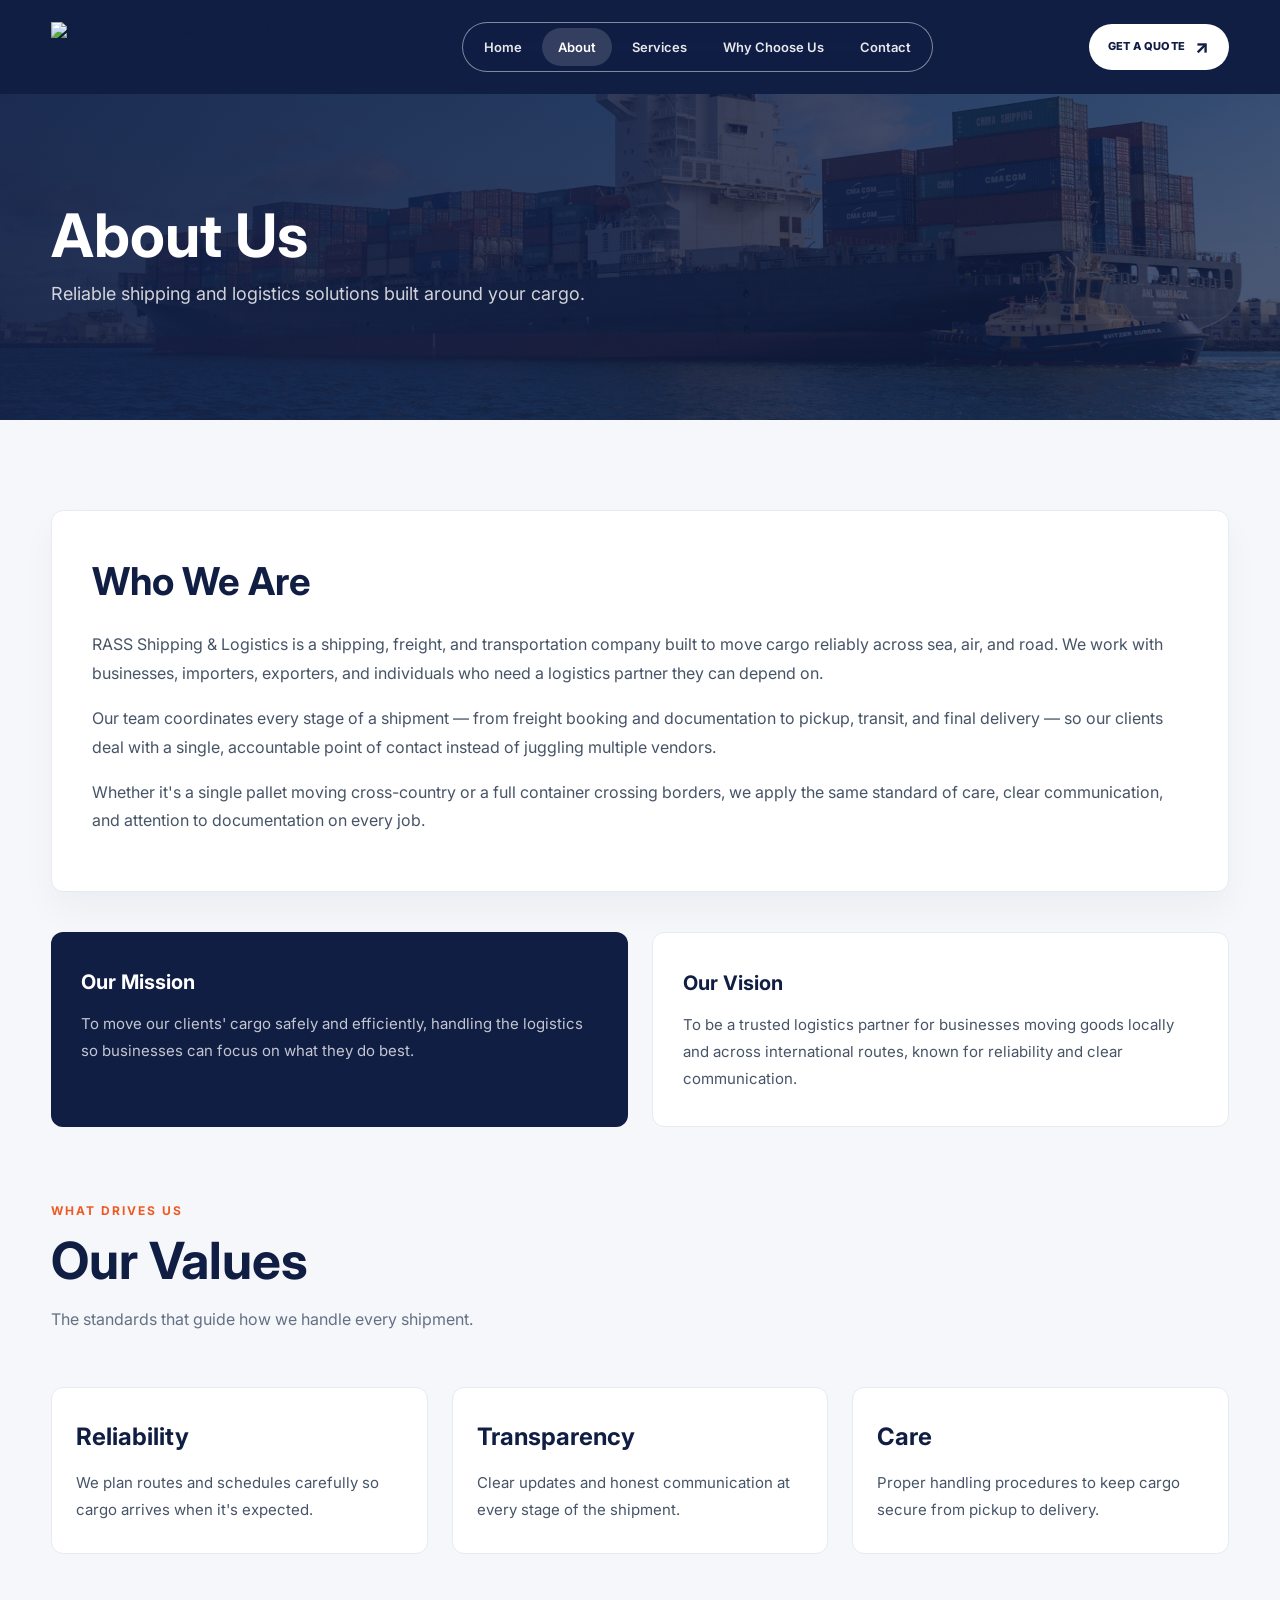
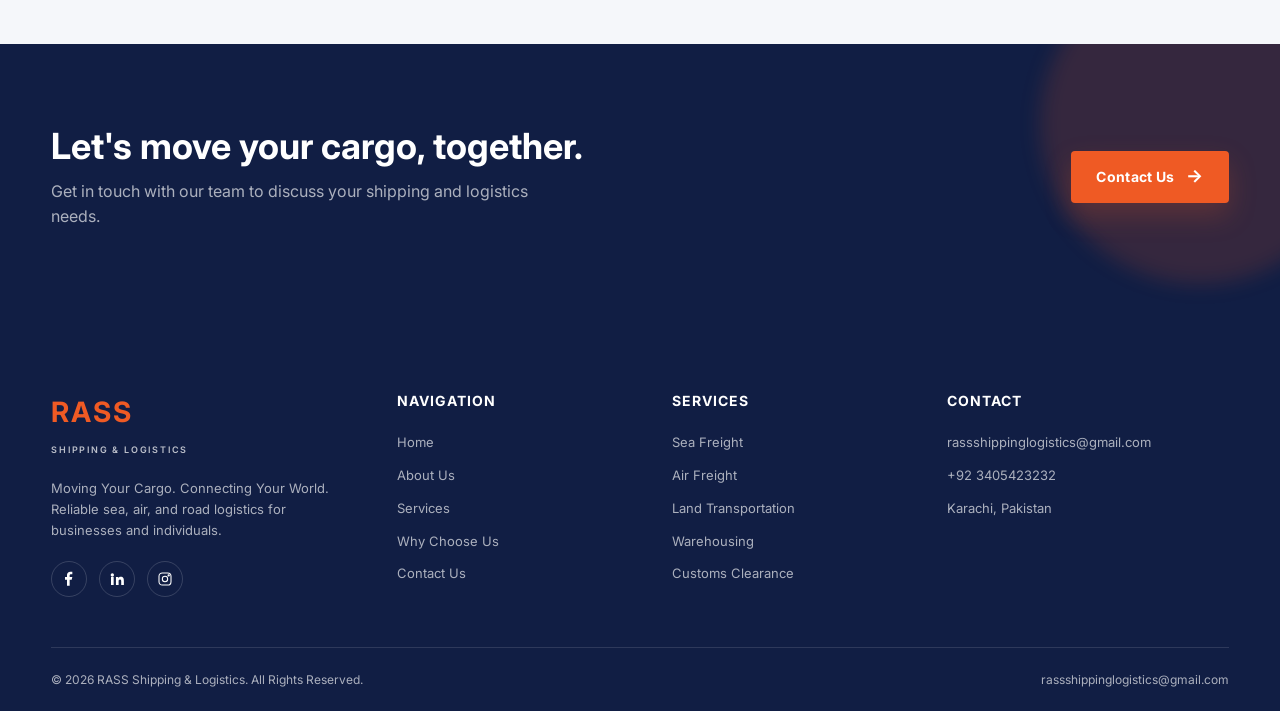
==== about.html @ 947c7e2b "first commit" ====
<!DOCTYPE html>
<html lang="en">
<head>
    <meta charset="UTF-8">
    <meta name="viewport" content="width=device-width, initial-scale=1.0">

    <title>About Us | RASS Shipping & Logistics</title>

    <meta name="description"
        content="Learn about RASS Shipping & Logistics — a reliable partner for sea, air, and road freight, warehousing, and customs clearance.">

    <link rel="stylesheet" href="style.css">

    <link rel="preconnect" href="https://fonts.googleapis.com">
    <link rel="preconnect" href="https://fonts.gstatic.com" crossorigin>

    <link href="https://fonts.googleapis.com/css2?family=DM+Serif+Display:ital@0;1&family=Inter:wght@400;500;600;700;800&display=swap"
        rel="stylesheet">
</head>

<body class="subpage">

<header class="navbar">
    <div class="container nav-container">
        <a href="index.html" class="logo" aria-label="RASS Shipping and Logistics Home">
                <img src="Images/logo.png" alt="RASS Shipping & Logistics Logo" style="height: 50px;">

        </a>

        <nav class="nav-menu" id="navMenu" aria-label="Primary navigation">
            <a href="index.html">Home</a>
            <a href="about.html" class="active">About</a>
            <a href="services.html">Services</a>
            <a href="index.html#why-choose-us">Why Choose Us</a>
            <a href="contact.html">Contact</a>
        </nav>

        <a href="contact.html" class="nav-cta">
            <span>Get a Quote</span>
            <span class="nav-cta-arrow" aria-hidden="true">↗</span>
        </a>

        <button class="menu-toggle" id="menuToggle" aria-label="Open navigation menu"
            aria-expanded="false" type="button">
            <span></span><span></span><span></span>
        </button>
    </div>
</header>

<main>
    <section class="page-header">
        <div class="container">
            <h1 class="page-title">About Us</h1>
            <p class="page-subtitle">Reliable shipping and logistics solutions built around your cargo.</p>
        </div>
    </section>

    <section class="page-content">
        <div class="container">
            <div class="content-card reveal">
                <h2>Who We Are</h2>
                <p>RASS Shipping &amp; Logistics is a shipping, freight, and transportation company built to move cargo reliably across sea, air, and road. We work with businesses, importers, exporters, and individuals who need a logistics partner they can depend on.</p>
                <p>Our team coordinates every stage of a shipment &mdash; from freight booking and documentation to pickup, transit, and final delivery &mdash; so our clients deal with a single, accountable point of contact instead of juggling multiple vendors.</p>
                <p>Whether it's a single pallet moving cross-country or a full container crossing borders, we apply the same standard of care, clear communication, and attention to documentation on every job.</p>
            </div>

            <div class="mv-grid reveal-group">
                <div class="mv-card reveal">
                    <h3>Our Mission</h3>
                    <p>To move our clients' cargo safely and efficiently, handling the logistics so businesses can focus on what they do best.</p>
                </div>
                <div class="mv-card alt reveal">
                    <h3>Our Vision</h3>
                    <p>To be a trusted logistics partner for businesses moving goods locally and across international routes, known for reliability and clear communication.</p>
                </div>
            </div>

            <div class="section-heading" style="margin-top: 70px;">
                <span class="section-tag">WHAT DRIVES US</span>
                <h2>Our Values</h2>
                <p>The standards that guide how we handle every shipment.</p>
            </div>

            <div class="info-grid reveal-group">
                <div class="info-box reveal">
                    <h3>Reliability</h3>
                    <p>We plan routes and schedules carefully so cargo arrives when it's expected.</p>
                </div>
                <div class="info-box reveal">
                    <h3>Transparency</h3>
                    <p>Clear updates and honest communication at every stage of the shipment.</p>
                </div>
                <div class="info-box reveal">
                    <h3>Care</h3>
                    <p>Proper handling procedures to keep cargo secure from pickup to delivery.</p>
                </div>
            </div>
        </div>
    </section>

    <section class="cta-banner">
        <div class="container cta-inner">
            <div>
                <h2>Let's move your cargo, together.</h2>
                <p>Get in touch with our team to discuss your shipping and logistics needs.</p>
            </div>
            <a href="contact.html" class="btn btn-primary">Contact Us <span class="btn-arrow">→</span></a>
        </div>
    </section>
</main>

<footer class="footer">
    <div class="container">
        <div class="footer-grid">
            <div class="footer-brand">
                <h3>RASS</h3>
                <span class="logo-text">Shipping &amp; Logistics</span>
                <p>Moving Your Cargo. Connecting Your World. Reliable sea, air, and road logistics for businesses and individuals.</p>
                <div class="footer-social" aria-label="Social links">
                    <a href="#" aria-label="Facebook"><svg viewBox="0 0 24 24" fill="#fff"><path d="M13 22v-9h3l1-4h-4V7c0-1 .5-2 2-2h2V1h-3c-3 0-5 2-5 5v3H6v4h3v9h4Z"/></svg></a>
                    <a href="#" aria-label="LinkedIn"><svg viewBox="0 0 24 24" fill="#fff"><path d="M4.98 3.5A2.5 2.5 0 1 1 5 8.5a2.5 2.5 0 0 1-.02-5ZM3 9h4v12H3V9Zm7 0h3.8v1.7h.05c.53-1 1.83-2 3.77-2 4 0 4.7 2.6 4.7 6V21h-4v-5.4c0-1.3 0-3-1.8-3s-2.1 1.4-2.1 2.9V21h-4V9Z"/></svg></a>
                    <a href="#" aria-label="Instagram"><svg viewBox="0 0 24 24" fill="none" stroke="#fff" stroke-width="1.6"><rect x="3" y="3" width="18" height="18" rx="5"/><circle cx="12" cy="12" r="4"/><circle cx="17.5" cy="6.5" r="1"/></svg></a>
                </div>
            </div>
            <div class="footer-col">
                <h4>Navigation</h4>
                <ul>
                    <li><a href="index.html">Home</a></li>
                    <li><a href="about.html">About Us</a></li>
                    <li><a href="services.html">Services</a></li>
                    <li><a href="index.html#why-choose-us">Why Choose Us</a></li>
                    <li><a href="contact.html">Contact Us</a></li>
                </ul>
            </div>
            <div class="footer-col">
                <h4>Services</h4>
                <ul>
                    <li><a href="services.html">Sea Freight</a></li>
                    <li><a href="services.html">Air Freight</a></li>
                    <li><a href="services.html">Land Transportation</a></li>
                    <li><a href="services.html">Warehousing</a></li>
                    <li><a href="services.html">Customs Clearance</a></li>
                </ul>
            </div>
            <div class="footer-col">
                <h4>Contact</h4>
                <ul>
                    <li>rassshippinglogistics@gmail.com</li>
                    <li>+92 3405423232</li>
                    <li>Karachi, Pakistan</li>
                </ul>
            </div>
        </div>
        <div class="footer-bottom">
            <p>&copy; 2026 RASS Shipping &amp; Logistics. All Rights Reserved.</p>
            <p>rassshippinglogistics@gmail.com</p>
        </div>
    </div>
</footer>

<script src="app.js"></script>
</body>
</html>
---- style.css ----
/* =====================================================
RASS SHIPPING & LOGISTICS
Main Brand Colors
Orange: #EF5A24
Navy:   #111E44
===================================================== */

/* ================= RESET ================= */

* {
  margin: 0;
  padding: 0;
  box-sizing: border-box;
  }

html {
scroll-behavior: smooth;
}

body {
font-family: "Inter", sans-serif;
color: #111E44;
background: #ffffff;
line-height: 1.6;
overflow-x: hidden;
}

a {
text-decoration: none;
color: inherit;
}

button {
font-family: inherit;
}

img {
max-width: 100%;
display: block;
}

.container {
width: min(1180px, 92%);
margin: 0 auto;
}

/* ================= NAVBAR ================= */

.navbar {
  position: fixed;
  top: 0;
  left: 0;
  width: 100%;
  z-index: 1000;
  padding: 22px 0;
  background: transparent;
  transition:
    padding 0.45s ease,
    background 0.45s ease,
    box-shadow 0.45s ease,
    backdrop-filter 0.45s ease;
}

.navbar.is-scrolled {
  padding: 13px 0;
  background: rgba(17, 30, 68, 0.84);
  backdrop-filter: blur(16px);
  -webkit-backdrop-filter: blur(16px);
  box-shadow: 0 12px 35px rgba(8, 14, 34, 0.22);
  border-bottom: 1px solid rgba(255, 255, 255, 0.09);
}

body.subpage .navbar {
  background: #111E44;
}

body.subpage .navbar.is-scrolled {
  background: rgba(17, 30, 68, 0.9);
}

.nav-container {
  display: flex;
  align-items: center;
  justify-content: space-between;
  gap: 24px;
}

/* ================= LOGO ================= */

.logo {
  display: flex;
  flex-direction: column;
  flex-shrink: 0;
  line-height: 1;
}

.logo-rass {
  font-size: 29px;
  font-weight: 800;
  letter-spacing: 2px;
  color: #ffffff;
}

.logo-text {
  margin-top: 5px;
  font-size: 9px;
  font-weight: 600;
  letter-spacing: 1.8px;
  text-transform: uppercase;
  color: rgba(255, 255, 255, 0.72);
}

/* ================= NAVIGATION ================= */

.nav-menu {
  display: flex;
  align-items: center;
  gap: 4px;
  padding: 5px;
  border: 1px solid rgba(255, 255, 255, 0.48);
  border-radius: 999px;
  background: rgba(17, 30, 68, 0.13);
  backdrop-filter: blur(10px);
  -webkit-backdrop-filter: blur(10px);
}

.nav-menu > a {
  position: relative;
  display: inline-flex;
  align-items: center;
  min-height: 38px;
  padding: 0 16px;
  border-radius: 999px;
  color: rgba(255, 255, 255, 0.9);
  font-size: 13px;
  font-weight: 600;
  transition:
    color 0.3s ease,
    background 0.3s ease,
    transform 0.3s ease;
}

.nav-menu > a::after {
  display: none !important;
}

.nav-menu > a:hover,
.nav-menu > a.active {
  color: #ffffff;
  background: rgba(255, 255, 255, 0.15);
}

.nav-menu > a:hover {
  transform: translateY(-1px);
}

/* ================= NAV CTA ================= */

.nav-cta {
  display: inline-flex;
  align-items: center;
  justify-content: center;
  gap: 10px;
  min-height: 46px;
  padding: 0 19px;
  border-radius: 999px;
  background: #ffffff;
  color: #111E44;
  font-size: 11px;
  font-weight: 800;
  letter-spacing: 0.35px;
  text-transform: uppercase;
  white-space: nowrap;
  transition:
    transform 0.3s ease,
    background 0.3s ease,
    color 0.3s ease;
}

.nav-cta:hover {
  transform: translateY(-2px);
  background: #EF5A24;
  color: #ffffff;
}

.nav-cta-arrow {
  display: inline-flex;
  align-items: center;
  justify-content: center;
  font-size: 18px;
  line-height: 1;
  transition: transform 0.3s ease;
}

.nav-cta:hover .nav-cta-arrow {
  transform: translate(2px, -2px);
}

/* ================= MOBILE MENU BUTTON ================= */

.menu-toggle {
  display: none;
  width: 44px;
  height: 44px;
  padding: 9px;
  border: 1px solid rgba(255, 255, 255, 0.3);
  border-radius: 50%;
  background: rgba(17, 30, 68, 0.28);
  cursor: pointer;
  flex-direction: column;
  align-items: center;
  justify-content: center;
  gap: 5px;
}

.menu-toggle span {
  display: block;
  width: 22px;
  height: 2px;
  background: #ffffff;
  border-radius: 5px;
  transition: all 0.3s ease;
}

.menu-toggle.active span:nth-child(1) {
  transform: translateY(7px) rotate(45deg);
}

.menu-toggle.active span:nth-child(2) {
  opacity: 0;
}

.menu-toggle.active span:nth-child(3) {
  transform: translateY(-7px) rotate(-45deg);
}


/* ================= HERO ================= */

.hero {
  --hero-shift: 0px;
  position: relative;
  min-height: 100svh;
  height: max(720px, 100svh);
  display: flex;
  align-items: center;
  overflow: hidden;
  isolation: isolate;
  background: #111E44;
}

.hero-image {
  position: absolute;
  inset: -6%;
  z-index: -3;
  background:
    url("Images/axel-hjEesK4KSDs-unsplash.jpg")
    center / cover no-repeat;
  transform: translate3d(0, var(--hero-shift), 0) scale(1.06);
  will-change: transform;
  transition: transform 0.1s linear;
}

.hero-overlay {
  position: absolute;
  inset: 0;
  z-index: -2;
  pointer-events: none;
  background:
    linear-gradient(
      90deg,
      rgba(10, 18, 42, 0.78) 0%,
      rgba(17, 30, 68, 0.58) 43%,
      rgba(17, 30, 68, 0.2) 100%
    ),
    linear-gradient(
      180deg,
      rgba(8, 13, 28, 0.32) 0%,
      rgba(8, 13, 28, 0.06) 45%,
      rgba(8, 13, 28, 0.55) 100%
    );
}

.hero::after {
  content: "";
  position: absolute;
  right: -180px;
  bottom: -220px;
  width: 520px;
  height: 520px;
  border: 1px solid rgba(239, 90, 36, 0.28);
  border-radius: 50%;
  pointer-events: none;
  z-index: -1;
}

/* ================= HERO CONTENT ================= */

.hero-container {
  position: relative;
  z-index: 2;
  width: min(1180px, 92%);
}

.hero-content {
  max-width: 700px;
  padding-top: 72px;
  animation: heroContentIn 1s cubic-bezier(0.22, 1, 0.36, 1) both;
}

.hero-tag {
  display: inline-flex;
  align-items: center;
  gap: 10px;
  margin-bottom: 22px;
  padding: 8px 14px;
  border: 1px solid rgba(255, 255, 255, 0.3);
  border-radius: 999px;
  color: #ffffff;
  background: rgba(17, 30, 68, 0.16);
  backdrop-filter: blur(7px);
  -webkit-backdrop-filter: blur(7px);
  font-size: 11px;
  font-weight: 700;
  letter-spacing: 1.6px;
}

.hero-tag-dot {
  width: 7px;
  height: 7px;
  border-radius: 50%;
  background: #EF5A24;
  box-shadow: 0 0 0 5px rgba(239, 90, 36, 0.14);
}

.hero h1 {
  max-width: 760px;
  color: #ffffff;
  font-family: "DM Serif Display", Georgia, serif;
  font-size: clamp(52px, 6.5vw, 82px);
  font-weight: 400;
  line-height: 0.99;
  letter-spacing: -2px;
}

.hero h1 span {
  display: block;
  color: #ffffff;
}

.hero-content > p {
  max-width: 590px;
  margin-top: 27px;
  color: rgba(255, 255, 255, 0.8);
  font-size: 16px;
  line-height: 1.8;
}

/* ================= HERO BUTTONS ================= */

.hero-buttons {
  display: flex;
  gap: 13px;
  margin-top: 34px;
}

.btn {
  display: inline-flex;
  align-items: center;
  justify-content: center;
  gap: 11px;
  min-height: 52px;
  padding: 0 25px;
  border-radius: 999px;
  font-size: 12px;
  font-weight: 800;
  letter-spacing: 0.3px;
  transition:
    transform 0.3s ease,
    background 0.3s ease,
    color 0.3s ease,
    box-shadow 0.3s ease;
}

.btn-primary {
  background: #EF5A24;
  color: #ffffff;
  box-shadow: 0 12px 28px rgba(239, 90, 36, 0.22);
}

.btn-primary:hover {
  background: #d94e1d;
  transform: translateY(-3px);
  box-shadow: 0 17px 34px rgba(239, 90, 36, 0.28);
}

.btn-arrow {
  font-size: 18px;
  transition: transform 0.3s ease;
}

.btn-primary:hover .btn-arrow,
.btn-secondary:hover .btn-arrow {
  transform: translateX(4px);
}

.btn-secondary {
  border: 1px solid rgba(255, 255, 255, 0.5);
  color: #ffffff;
  background: rgba(255, 255, 255, 0.05);
  backdrop-filter: blur(7px);
  -webkit-backdrop-filter: blur(7px);
}

.btn-secondary:hover {
  background: #ffffff;
  color: #111E44;
  transform: translateY(-3px);
}

/* ================= HERO SOCIAL RAIL ================= */

.hero-social {
  position: absolute;
  top: 50%;
  right: 4.4%;
  z-index: 4;
  display: flex;
  flex-direction: column;
  gap: 13px;
  transform: translateY(-38%);
}

.hero-social a {
  width: 39px;
  height: 39px;
  display: flex;
  align-items: center;
  justify-content: center;
  border: 1px solid rgba(255, 255, 255, 0.16);
  border-radius: 50%;
  background: rgba(17, 30, 68, 0.38);
  color: #ffffff;
  backdrop-filter: blur(8px);
  -webkit-backdrop-filter: blur(8px);
  transition:
    transform 0.3s ease,
    background 0.3s ease,
    border-color 0.3s ease;
}

.hero-social a:hover {
  transform: translateX(-5px);
  background: #EF5A24;
  border-color: #EF5A24;
}

.hero-social svg {
  width: 16px;
  height: 16px;
  fill: currentColor;
}

.hero-social a:last-child svg {
  fill: none;
  stroke: currentColor;
  stroke-width: 1.7;
}

/* ================= HERO SCROLL INDICATOR ================= */

.hero-scroll {
  position: absolute;
  left: 4%;
  bottom: 28px;
  z-index: 3;
  display: inline-flex;
  align-items: center;
  gap: 12px;
  color: rgba(255, 255, 255, 0.7);
  font-size: 10px;
  font-weight: 700;
  letter-spacing: 1.5px;
  text-transform: uppercase;
}

.hero-scroll-line {
  position: relative;
  width: 58px;
  height: 1px;
  overflow: hidden;
  background: rgba(255, 255, 255, 0.35);
}

.hero-scroll-line::after {
  content: "";
  position: absolute;
  top: 0;
  left: -100%;
  width: 100%;
  height: 100%;
  background: #EF5A24;
  animation: scrollLine 2.1s ease-in-out infinite;
}

@keyframes heroContentIn {
  from {
    opacity: 0;
    transform: translateY(32px);
  }
  to {
    opacity: 1;
    transform: translateY(0);
  }
}

@keyframes scrollLine {
  0%, 100% { left: -100%; }
  45%, 55% { left: 0; }
}

/* ================= HERO ================= */

.hero {
position: relative;
min-height: 780px;
display: flex;
align-items: center;
overflow: hidden;

background:
    linear-gradient(
        90deg,
        rgba(17, 30, 68, 0.98) 0%,
        rgba(17, 30, 68, 0.88) 45%,
        rgba(17, 30, 68, 0.45) 100%
    ),
    url("Images/axel-hjEesK4KSDs-unsplash.jpg") center / cover no-repeat;


}

/* Hero overlay */

.hero-overlay {
position: absolute;
inset: 0;
background:
linear-gradient(
180deg,
rgba(17, 30, 68, 0.20),
rgba(17, 30, 68, 0.10)
);
pointer-events: none;
}

/* Decorative circle */

.hero::after {
content: "";
position: absolute;
right: -100px;
bottom: 70px;
width: 420px;
height: 420px;
border: 1px solid rgba(239, 90, 36, 0.3);
border-radius: 50%;
pointer-events: none;
}

/* ================= HERO CONTENT ================= */

.hero-container {
position: relative;
z-index: 2;
}

.hero-content {
max-width: 700px;
padding-top: 70px;
}

.hero-tag {
display: inline-block;
margin-bottom: 20px;
padding-left: 14px;
border-left: 3px solid #EF5A24;
color: #EF5A24;
font-size: 13px;
font-weight: 700;
letter-spacing: 2px;
}

.hero h1 {
color: #ffffff;
font-size: clamp(46px, 6vw, 76px);
line-height: 1.05;
font-weight: 800;
letter-spacing: -2px;
}

.hero h1 span {
display: block;
color: #EF5A24;
}

.hero-content > p {
max-width: 610px;
margin-top: 25px;
color: rgba(255, 255, 255, 0.82);
font-size: 17px;
line-height: 1.8;
}

/* ================= HERO BUTTONS ================= */

.hero-buttons {
display: flex;
gap: 14px;
margin-top: 35px;
}

.btn {
display: inline-flex;
align-items: center;
justify-content: center;
gap: 12px;
min-height: 52px;
padding: 0 25px;
border-radius: 4px;
font-size: 14px;
font-weight: 700;
transition: all 0.3s ease;
}

.btn-primary {
background: #EF5A24;
color: #ffffff;
}

.btn-primary:hover {
background: #d94e1d;
transform: translateY(-3px);
}

.btn-arrow {
font-size: 18px;
transition: transform 0.3s ease;
}

.btn-primary:hover .btn-arrow {
transform: translateX(4px);
}

.btn-secondary {
border: 1px solid rgba(255, 255, 255, 0.5);
color: #ffffff;
}

.btn-secondary:hover {
background: #ffffff;
color: #111E44;
}

/* ================= TRUST ================= */

.hero-trust {
display: flex;
align-items: center;
gap: 25px;
margin-top: 55px;
}

.trust-item {
display: flex;
flex-direction: column;
}

.trust-item strong {
color: #ffffff;
font-size: 14px;
}

.trust-item span {
margin-top: 2px;
color: rgba(255, 255, 255, 0.55);
font-size: 11px;
}

.trust-divider {
width: 1px;
height: 35px;
background: rgba(255, 255, 255, 0.2);
}

/* ================= SCROLL REVEAL ================= */

.reveal {
opacity: 0;
transform: translateY(24px);
transition: opacity 0.7s ease, transform 0.7s ease;
}

.reveal.is-visible {
opacity: 1;
transform: translateY(0);
}

.reveal-group .reveal:nth-child(2) { transition-delay: 0.08s; }
.reveal-group .reveal:nth-child(3) { transition-delay: 0.16s; }
.reveal-group .reveal:nth-child(4) { transition-delay: 0.24s; }
.reveal-group .reveal:nth-child(5) { transition-delay: 0.32s; }
.reveal-group .reveal:nth-child(6) { transition-delay: 0.4s; }

@media (prefers-reduced-motion: reduce) {
  html { scroll-behavior: auto; }
  .reveal { opacity: 1; transform: none; transition: none; }
}

/* ================= SECTION HEADING (shared) ================= */

.section-heading {
max-width: 650px;
margin-bottom: 55px;
}

.section-tag {
display: inline-block;
margin-bottom: 12px;
color: #EF5A24;
font-size: 12px;
font-weight: 700;
letter-spacing: 2px;
}

.section-heading h2 {
margin-bottom: 18px;
color: #111E44;
font-size: clamp(34px, 4vw, 52px);
line-height: 1.1;
}

.section-heading p {
color: #667085;
font-size: 16px;
}

.section-heading.center {
margin-left: auto;
margin-right: auto;
text-align: center;
}

/* ================= ABOUT PREVIEW (home) ================= */

.about-preview {
padding: 110px 0;
background: #ffffff;
}

.about-preview .container {
display: grid;
grid-template-columns: 0.9fr 1.1fr;
gap: 60px;
align-items: center;
}

.about-media {
position: relative;
}

.about-media img {
border-radius: 10px;
width: 100%;
height: 480px;
object-fit: cover;
}

/* The one deliberate glassmorphism accent: a floating stat card over the photo */
.about-stat-card {
position: absolute;
left: -30px;
bottom: -30px;
width: 240px;
padding: 26px 24px;
background: rgba(17, 30, 68, 0.62);
border: 1px solid rgba(255, 255, 255, 0.18);
backdrop-filter: blur(14px);
-webkit-backdrop-filter: blur(14px);
border-radius: 10px;
box-shadow: 0 20px 45px rgba(8, 14, 34, 0.25);
}

.about-stat-card strong {
display: block;
color: #ffffff;
font-size: 18px;
margin-bottom: 4px;
}

.about-stat-card span {
color: rgba(255, 255, 255, 0.7);
font-size: 12px;
letter-spacing: 0.4px;
}

.about-copy h2 {
color: #111E44;
font-size: clamp(30px, 3.6vw, 44px);
line-height: 1.15;
margin-bottom: 20px;
}

.about-copy p {
color: #667085;
font-size: 16px;
margin-bottom: 16px;
}

.about-points {
list-style: none;
margin-top: 24px;
display: grid;
gap: 12px;
}

.about-points li {
display: flex;
align-items: flex-start;
gap: 12px;
color: #344054;
font-size: 15px;
}

.about-points li::before {
content: "";
flex-shrink: 0;
width: 8px;
height: 8px;
margin-top: 7px;
border-radius: 50%;
background: #EF5A24;
}

/* ================= SERVICES ================= */

.services-preview {
padding: 110px 0;
background: #f5f7fa;
}

.services-grid {
display: grid;
grid-template-columns: repeat(3, 1fr);
gap: 22px;
}

.service-card {
padding: 35px;
background: #ffffff;
border: 1px solid #e7eaf0;
border-radius: 8px;
transition:
transform 0.3s ease,
box-shadow 0.3s ease,
border-color 0.3s ease;
}

.service-card:hover {
transform: translateY(-8px);
border-color: rgba(239, 90, 36, 0.35);
box-shadow: 0 20px 50px rgba(17, 30, 68, 0.08);
}

/* Service icon */

.service-icon {
width: 58px;
height: 58px;
display: flex;
align-items: center;
justify-content: center;
margin-bottom: 25px;
background: rgba(239, 90, 36, 0.1);
border-radius: 6px;
font-size: 26px;
transition: transform 0.3s ease;
}

.service-card:hover .service-icon {
transform: scale(1.08);
}

/* Service text */

.service-card h3 {
margin-bottom: 12px;
color: #111E44;
font-size: 19px;
}

.service-card p {
margin-bottom: 20px;
color: #667085;
font-size: 14px;
line-height: 1.7;
}

.service-card a {
color: #EF5A24;
font-size: 13px;
font-weight: 700;
}

.service-card a span {
display: inline-block;
transition: transform 0.3s ease;
}

.service-card a:hover span {
transform: translateX(4px);
}

.services-footer-cta {
margin-top: 45px;
text-align: center;
}

/* Detailed service groups used on services.html */

.service-group {
margin-bottom: 60px;
}

.service-group:last-child {
margin-bottom: 0;
}

.service-group-title {
color: #111E44;
font-size: 22px;
margin-bottom: 22px;
padding-left: 14px;
border-left: 3px solid #EF5A24;
}

/* ================= WHY CHOOSE US ================= */

.why-choose {
padding: 110px 0;
background: #ffffff;
}

.why-grid {
display: grid;
grid-template-columns: repeat(3, 1fr);
gap: 22px;
}

.why-card {
padding: 34px 30px;
border: 1px solid #e7eaf0;
border-radius: 8px;
transition: transform 0.3s ease, border-color 0.3s ease, box-shadow 0.3s ease;
}

.why-card:hover {
transform: translateY(-6px);
border-color: rgba(239, 90, 36, 0.35);
box-shadow: 0 20px 50px rgba(17, 30, 68, 0.06);
}

.why-icon {
width: 50px;
height: 50px;
display: flex;
align-items: center;
justify-content: center;
margin-bottom: 20px;
border-radius: 50%;
background: rgba(17, 30, 68, 0.06);
}

.why-icon svg { width: 24px; height: 24px; }

.why-card h3 {
color: #111E44;
font-size: 18px;
margin-bottom: 10px;
}

.why-card p {
color: #667085;
font-size: 14px;
line-height: 1.7;
}

/* ================= HOW IT WORKS ================= */

.how-it-works {
padding: 110px 0;
background: #f5f7fa;
}

.steps-row {
display: grid;
grid-template-columns: repeat(5, 1fr);
gap: 20px;
}

.step-card {
position: relative;
padding: 30px 22px;
background: #ffffff;
border: 1px solid #e7eaf0;
border-radius: 8px;
}

.step-number {
display: inline-flex;
align-items: center;
justify-content: center;
width: 36px;
height: 36px;
margin-bottom: 18px;
border-radius: 50%;
background: #111E44;
color: #ffffff;
font-weight: 700;
font-size: 14px;
}

.step-card h3 {
color: #111E44;
font-size: 16px;
margin-bottom: 8px;
}

.step-card p {
color: #667085;
font-size: 13px;
line-height: 1.6;
}

/* ================= CTA BANNER ================= */

.cta-banner {
position: relative;
padding: 80px 0;
background: #111E44;
overflow: hidden;
}

.cta-banner::after {
content: "";
position: absolute;
top: -80px;
right: -80px;
width: 320px;
height: 320px;
border-radius: 50%;
background: rgba(239, 90, 36, 0.16);
filter: blur(10px);
}

.cta-inner {
position: relative;
z-index: 1;
display: flex;
align-items: center;
justify-content: space-between;
gap: 30px;
flex-wrap: wrap;
}

.cta-inner h2 {
color: #ffffff;
font-size: clamp(26px, 3vw, 36px);
max-width: 560px;
line-height: 1.25;
}

.cta-inner p {
color: rgba(255, 255, 255, 0.65);
margin-top: 10px;
max-width: 520px;
}

/* ================= CONTACT PREVIEW (home) ================= */

.contact-preview {
padding: 110px 0;
background: #ffffff;
}

.contact-preview-grid {
display: grid;
grid-template-columns: repeat(3, 1fr);
gap: 22px;
}

.contact-preview-card {
padding: 32px 28px;
border: 1px solid #e7eaf0;
border-radius: 8px;
text-align: left;
}

.contact-preview-card span.label {
display: block;
color: #EF5A24;
font-size: 12px;
font-weight: 700;
letter-spacing: 1.5px;
margin-bottom: 10px;
}

.contact-preview-card strong {
display: block;
color: #111E44;
font-size: 17px;
margin-bottom: 6px;
}

.contact-preview-card p {
color: #667085;
font-size: 14px;
}

/* ================= FOOTER ================= */

.footer {
padding: 80px 0 0;
background: #111E44;
color: #ffffff;
}

.footer-grid {
display: grid;
grid-template-columns: 1.3fr 1fr 1fr 1.2fr;
gap: 40px;
padding-bottom: 50px;
}

.footer-brand h3 {
color: #EF5A24;
font-size: 28px;
letter-spacing: 2px;
}

.footer-brand .logo-text {
margin-top: 4px;
}

.footer-brand p {
margin-top: 18px;
max-width: 320px;
}

.footer p,
.footer li,
.footer a {
color: rgba(255, 255, 255, 0.65);
font-size: 13px;
}

.footer-col h4 {
color: #ffffff;
font-size: 14px;
letter-spacing: 1px;
text-transform: uppercase;
margin-bottom: 20px;
}

.footer-col ul {
list-style: none;
display: grid;
gap: 12px;
}

.footer-col ul a {
transition: color 0.25s ease;
}

.footer-col ul a:hover {
color: #EF5A24;
}

.footer-social {
display: flex;
gap: 12px;
margin-top: 20px;
}

.footer-social a {
width: 36px;
height: 36px;
display: flex;
align-items: center;
justify-content: center;
border: 1px solid rgba(255, 255, 255, 0.16);
border-radius: 50%;
transition: border-color 0.25s ease, background 0.25s ease;
}

.footer-social a:hover {
border-color: #EF5A24;
background: rgba(239, 90, 36, 0.12);
}

.footer-social svg { width: 16px; height: 16px; }

.footer-bottom {
padding: 22px 0;
border-top: 1px solid rgba(255, 255, 255, 0.12);
display: flex;
align-items: center;
justify-content: space-between;
flex-wrap: wrap;
gap: 10px;
}

.footer-bottom p { font-size: 12px; }

/* ================= PAGE HEADER ================= */

.page-header {
  position: relative;
  min-height: 420px;
  display: flex;
  align-items: center;
  padding-top: 90px;
  background:
    linear-gradient(90deg, rgba(17, 30, 68, 0.92), rgba(17, 30, 68, 0.72)),
    url("Images/john-simmons-XFLk8qZ-6MA-unsplash.jpg") center/cover no-repeat;
}

.page-header .container {
  position: relative;
  z-index: 1;
}

.page-title {
  color: #ffffff;
  font-size: clamp(38px, 5vw, 60px);
  line-height: 1.1;
  margin-bottom: 12px;
}

.page-subtitle {
  color: rgba(255, 255, 255, 0.8);
  font-size: 18px;
  max-width: 700px;
}

.page-content {
  padding: 90px 0;
  background: #f5f7fa;
}

.content-card {
  background: #ffffff;
  border: 1px solid #e7eaf0;
  border-radius: 12px;
  padding: 40px;
  box-shadow: 0 18px 35px rgba(17, 30, 68, 0.04);
}

.content-card h2 {
  font-size: clamp(28px, 3vw, 42px);
  margin-bottom: 18px;
  color: #111E44;
}

.content-card p {
  color: #475467;
  font-size: 16px;
  line-height: 1.8;
  margin-bottom: 16px;
}

.info-grid {
  display: grid;
  grid-template-columns: repeat(3, 1fr);
  gap: 24px;
  margin-top: 40px;
}

.info-box {
  background: #ffffff;
  border: 1px solid #e7eaf0;
  border-radius: 12px;
  padding: 30px 24px;
}

.info-box h3 {
  color: #111E44;
  margin-bottom: 12px;
  font-size: 24px;
}

.info-box p,
.info-box li {
  color: #475467;
  font-size: 15px;
  line-height: 1.8;
}

.info-box ul {
  margin-left: 18px;
}

/* Mission / vision cards on About */

.mv-grid {
  display: grid;
  grid-template-columns: 1fr 1fr;
  gap: 24px;
  margin-top: 40px;
}

.mv-card {
  padding: 34px 30px;
  border-radius: 12px;
  background: #111E44;
  color: #ffffff;
}

.mv-card.alt {
  background: #ffffff;
  border: 1px solid #e7eaf0;
  color: inherit;
}

.mv-card h3 {
  font-size: 20px;
  margin-bottom: 12px;
  color: inherit;
}

.mv-card.alt h3 { color: #111E44; }

.mv-card p {
  font-size: 15px;
  line-height: 1.8;
  color: rgba(255, 255, 255, 0.75);
  margin: 0;
}

.mv-card.alt p { color: #475467; }

/* ================= CONTACT FORM ================= */

.contact-layout {
  display: grid;
  grid-template-columns: 0.9fr 1.1fr;
  gap: 30px;
  align-items: start;
}

.contact-form {
  display: grid;
  grid-template-columns: repeat(2, minmax(0, 1fr));
  gap: 18px;
  margin-top: 30px;
}

.contact-form .full {
  grid-column: 1 / -1;
}

.contact-form input,
.contact-form select,
.contact-form textarea {
  width: 100%;
  padding: 16px 18px;
  border: 1px solid #d9e0eb;
  border-radius: 8px;
  font: inherit;
  background: #fff;
  color: #111E44;
}

.contact-form input:focus,
.contact-form select:focus,
.contact-form textarea:focus {
  outline: none;
  border-color: #EF5A24;
}

.contact-form textarea {
  min-height: 150px;
  resize: vertical;
}

.submit-btn {
  display: inline-flex;
  align-items: center;
  justify-content: center;
  min-height: 52px;
  padding: 0 26px;
  border: none;
  background: #EF5A24;
  color: #ffffff;
  font-weight: 700;
  border-radius: 6px;
  cursor: pointer;
  transition: background 0.3s ease, transform 0.3s ease;
}

.submit-btn:hover {
  background: #d94e1d;
  transform: translateY(-2px);
}

.form-success {
  margin-top: 14px;
  color: #1a7f4b;
  font-size: 14px;
  font-weight: 600;
}

.contact-info-list {
  list-style: none;
  display: grid;
  gap: 22px;
  margin-top: 30px;
}

.contact-info-list li {
  display: flex;
  gap: 16px;
  align-items: flex-start;
}

.contact-info-icon {
  flex-shrink: 0;
  width: 44px;
  height: 44px;
  border-radius: 8px;
  background: rgba(239, 90, 36, 0.1);
  display: flex;
  align-items: center;
  justify-content: center;
}

.contact-info-icon svg { width: 20px; height: 20px; }

.contact-info-list strong {
  display: block;
  color: #111E44;
  font-size: 15px;
  margin-bottom: 3px;
}

.contact-info-list span {
  color: #667085;
  font-size: 14px;
}

.map-frame {
  margin-top: 30px;
  border-radius: 12px;
  overflow: hidden;
  border: 1px solid #e7eaf0;
  height: 260px;
}

.map-frame iframe {
  width: 100%;
  height: 100%;
  border: 0;
}

/* ================= TABLET ================= */

@media (max-width: 900px) {


.nav-menu {
    position: absolute;
    top: 80px;
    left: 4%;
    width: 92%;
    display: none;
    flex-direction: column;
    align-items: stretch;
    gap: 0;
    padding: 20px;
    background: #111E44;
    border: 1px solid rgba(255, 255, 255, 0.1);
    border-radius: 6px;
    box-shadow: 0 20px 40px rgba(0, 0, 0, 0.2);
}

.nav-menu.show {
    display: flex;
}

.nav-menu > a {
    padding: 13px 5px;
}

.quote-btn {
    margin-top: 10px;
    text-align: center;
}

.menu-toggle {
    display: flex;
}

.services-grid,
.info-grid,
.contact-form,
.why-grid,
.contact-preview-grid {
    grid-template-columns: repeat(2, 1fr);
}

.steps-row {
    grid-template-columns: repeat(2, 1fr);
}

.about-preview .container,
.contact-layout,
.mv-grid {
    grid-template-columns: 1fr;
}

.about-media img { height: 360px; }

.footer-grid {
    grid-template-columns: 1fr 1fr;
}


}

/* ================= MOBILE ================= */

@media (max-width: 600px) {


.navbar {
    padding: 20px 0;
}

.logo-rass {
    font-size: 25px;
}

.hero {
    min-height: 720px;
    background-position: center;
}

.hero::after {
    width: 280px;
    height: 280px;
    right: -150px;
    bottom: 40px;
}

.hero-content {
    padding-top: 80px;
}

.hero-tag {
    font-size: 10px;
    letter-spacing: 1.5px;
}

.hero h1 {
    font-size: 43px;
    letter-spacing: -1.5px;
}

.hero-content > p {
    font-size: 15px;
    line-height: 1.7;
}

.hero-buttons {
    flex-direction: column;
    align-items: stretch;
}

.btn {
    width: 100%;
}

.hero-trust {
    gap: 15px;
    flex-wrap: wrap;
}

.trust-divider {
    display: none;
}

.services-preview,
.about-preview,
.why-choose,
.how-it-works,
.contact-preview {
    padding: 70px 0;
}

.section-heading {
    margin-bottom: 40px;
}

.section-heading h2 {
    font-size: 35px;
}

.services-grid,
.info-grid,
.contact-form,
.why-grid,
.steps-row,
.contact-preview-grid {
    grid-template-columns: 1fr;
}

.service-card {
    padding: 30px;
}

.about-stat-card {
    position: static;
    width: 100%;
    margin-top: -40px;
    margin-left: 20px;
    margin-right: 20px;
}

.about-media img { height: 280px; }

.cta-inner {
    flex-direction: column;
    align-items: flex-start;
}

.footer {
    padding-top: 55px;
}

.footer-grid {
    grid-template-columns: 1fr;
    gap: 34px;
}

.footer-bottom {
    flex-direction: column;
    align-items: flex-start;
}

}

/* ================= SMALL MOBILE ================= */

@media (max-width: 380px) {


.hero h1 {
    font-size: 38px;
}

.hero-trust {
    margin-top: 40px;
}


}

/* =====================================================
   REFERENCE HERO / NAVBAR RESPONSIVE OVERRIDES
===================================================== */

@media (max-width: 900px) {
  .navbar {
    padding: 18px 0;
  }

  .nav-container {
    position: relative;
  }

  .nav-menu {
    position: absolute;
    top: calc(100% + 12px);
    left: 0;
    width: 100%;
    display: none;
    flex-direction: column;
    align-items: stretch;
    gap: 4px;
    padding: 12px;
    border-radius: 18px;
    background: rgba(17, 30, 68, 0.97);
    border: 1px solid rgba(255, 255, 255, 0.14);
    box-shadow: 0 24px 50px rgba(0, 0, 0, 0.28);
    backdrop-filter: blur(16px);
    -webkit-backdrop-filter: blur(16px);
  }

  .nav-menu.show {
    display: flex;
    animation: menuIn 0.25s ease both;
  }

  .nav-menu > a {
    min-height: 46px;
    justify-content: flex-start;
    padding: 0 15px;
    border-radius: 11px;
  }

  .nav-menu > a:hover,
  .nav-menu > a.active {
    background: rgba(255, 255, 255, 0.1);
  }

  .nav-cta {
    display: none;
  }

  .menu-toggle {
    display: flex;
  }

  .hero {
    min-height: 760px;
    height: 100svh;
  }

  .hero-content {
    padding-top: 65px;
  }

  .hero-social {
    right: 24px;
  }

  .hero-scroll {
    left: 4%;
  }
}

@media (max-width: 600px) {
  .navbar {
    padding: 15px 0;
  }

  .logo-rass {
    font-size: 25px;
  }

  .logo-text {
    font-size: 8px;
    letter-spacing: 1.4px;
  }

  .hero {
    min-height: 700px;
  }

  .hero-image {
    inset: -4%;
    background-position: 58% center;
  }

  .hero-overlay {
    background:
      linear-gradient(
        90deg,
        rgba(10, 18, 42, 0.84) 0%,
        rgba(17, 30, 68, 0.58) 78%,
        rgba(17, 30, 68, 0.4) 100%
      ),
      linear-gradient(
        180deg,
        rgba(8, 13, 28, 0.28) 0%,
        rgba(8, 13, 28, 0.1) 42%,
        rgba(8, 13, 28, 0.62) 100%
      );
  }

  .hero-container {
    width: min(1180px, 88%);
  }

  .hero-content {
    padding-top: 48px;
  }

  .hero-tag {
    margin-bottom: 18px;
    padding: 7px 12px;
    font-size: 9px;
    letter-spacing: 1.25px;
  }

  .hero h1 {
    font-size: clamp(45px, 14vw, 62px);
    line-height: 1;
    letter-spacing: -1px;
  }

  .hero-content > p {
    margin-top: 22px;
    font-size: 14px;
    line-height: 1.7;
  }

  .hero-buttons {
    flex-direction: column;
    align-items: stretch;
    max-width: 260px;
    margin-top: 28px;
  }

  .btn {
    width: 100%;
    min-height: 50px;
  }

  .hero-social {
    top: auto;
    right: 18px;
    bottom: 82px;
    gap: 9px;
    transform: none;
  }

  .hero-social a {
    width: 35px;
    height: 35px;
  }

  .hero-social svg {
    width: 14px;
    height: 14px;
  }

  .hero-scroll {
    bottom: 25px;
    font-size: 8px;
  }

  .hero-scroll-line {
    width: 40px;
  }
}

@media (max-width: 380px) {
  .hero h1 {
    font-size: 42px;
  }

  .hero-content > p {
    font-size: 13px;
  }

  .hero-social {
    display: none;
  }
}

@keyframes menuIn {
  from {
    opacity: 0;
    transform: translateY(-8px);
  }
  to {
    opacity: 1;
    transform: translateY(0);
  }
}

@media (prefers-reduced-motion: reduce) {
  .hero-image {
    transform: scale(1.04);
    transition: none;
  }

  .hero-content {
    animation: none;
  }

  .hero-scroll-line::after {
    animation: none;
  }

  .nav-menu.show {
    animation: none;
  }
}
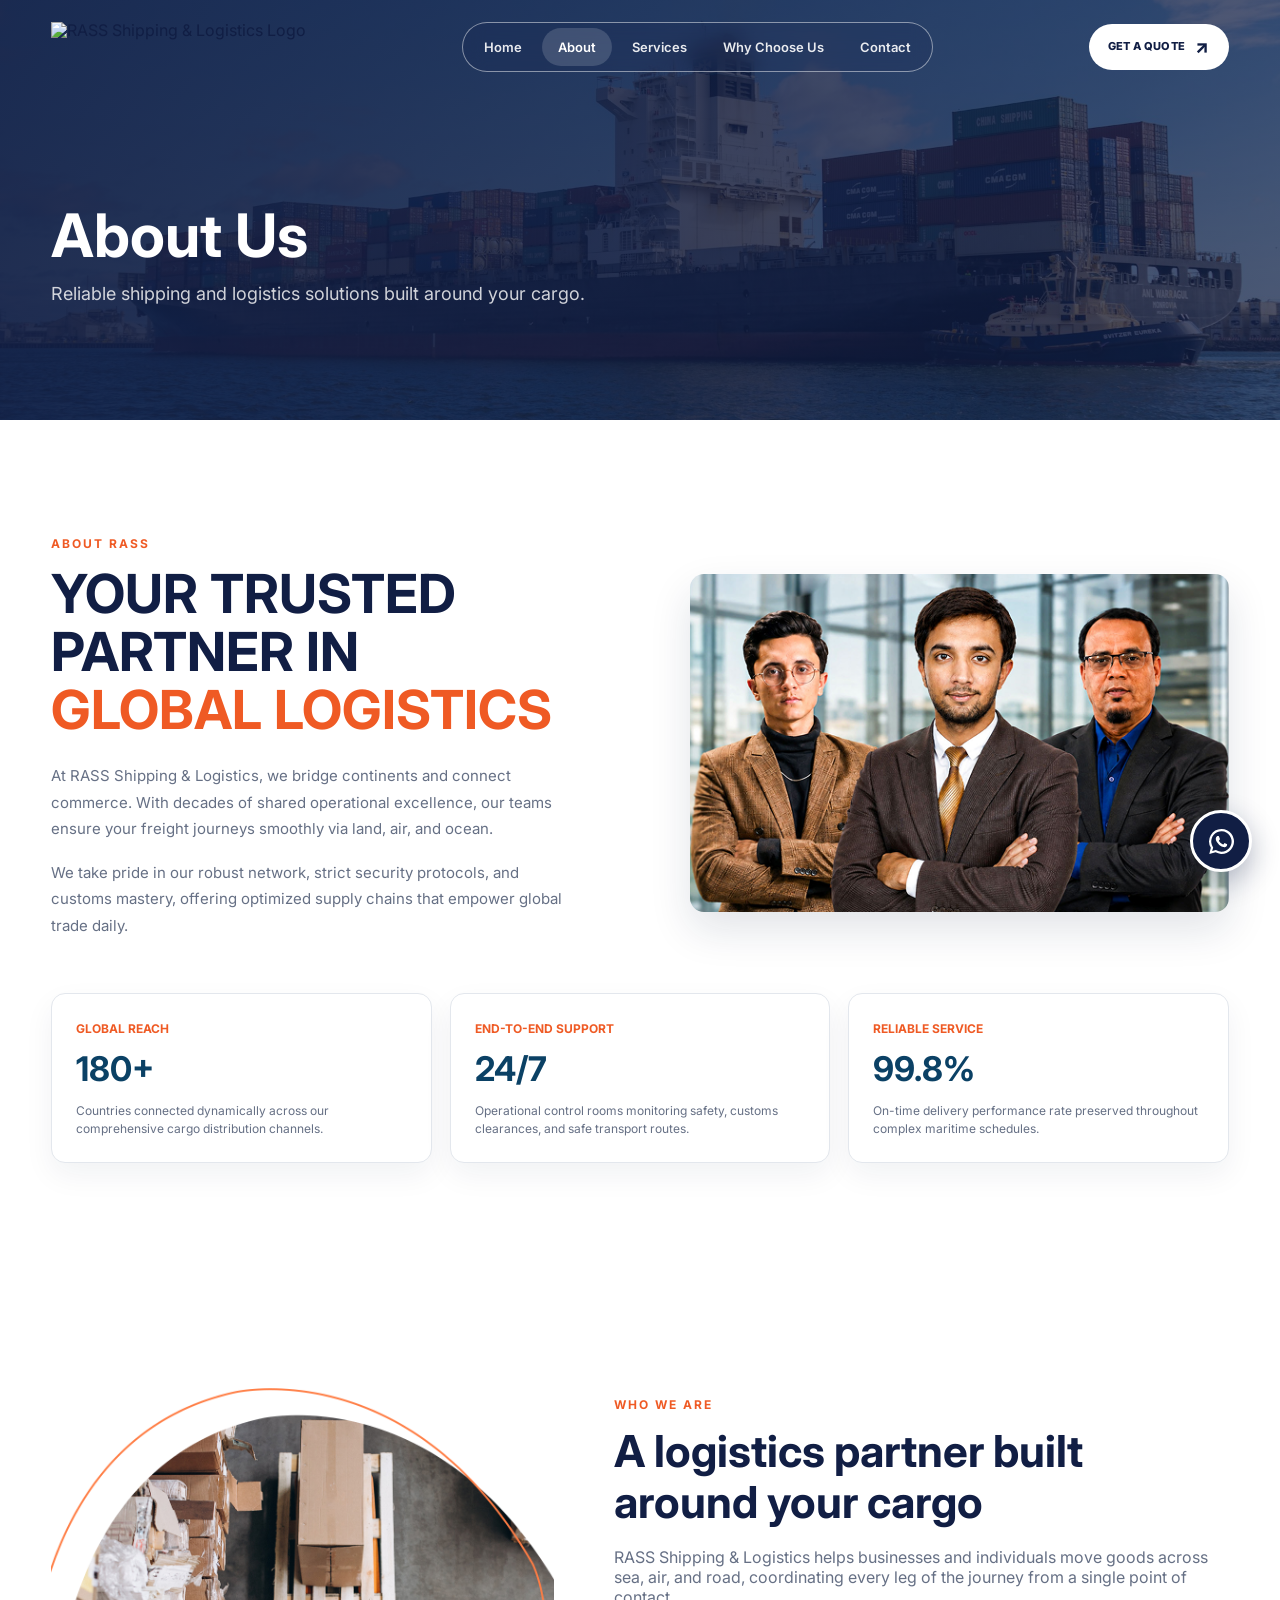
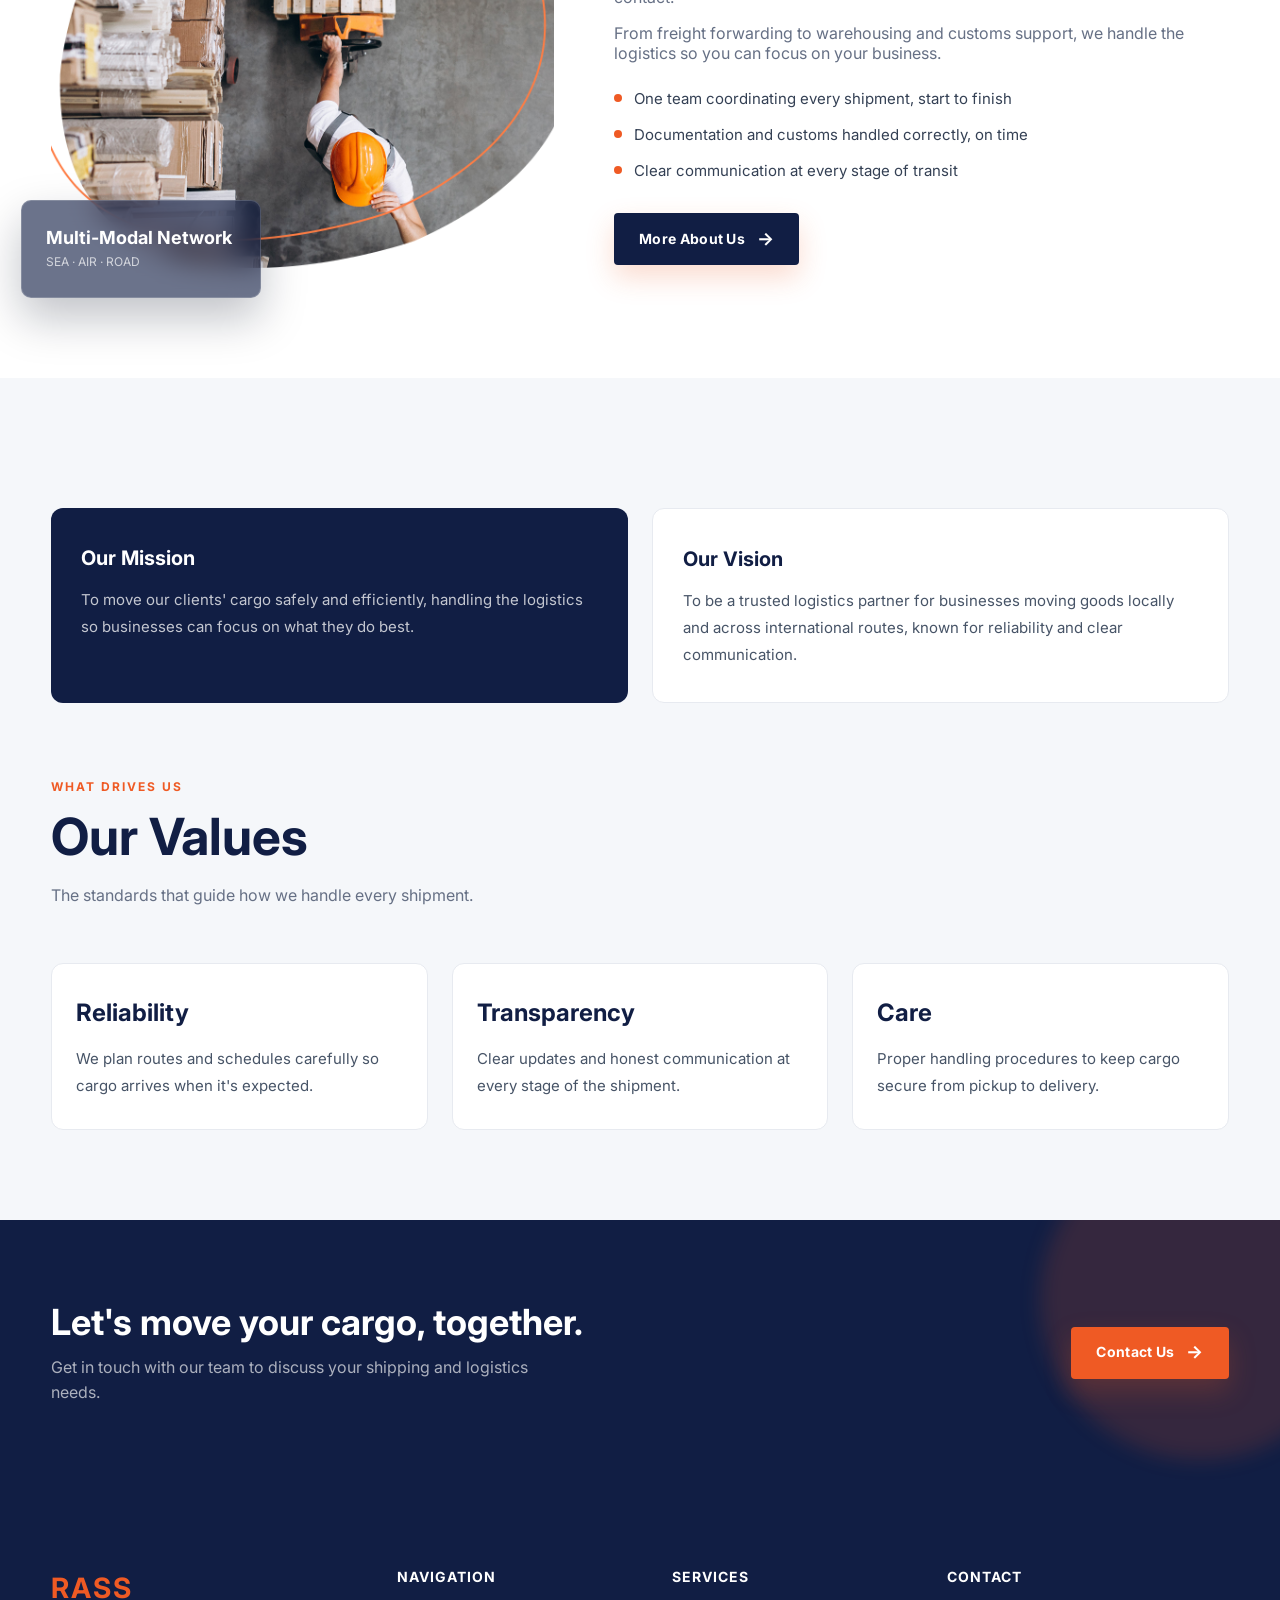
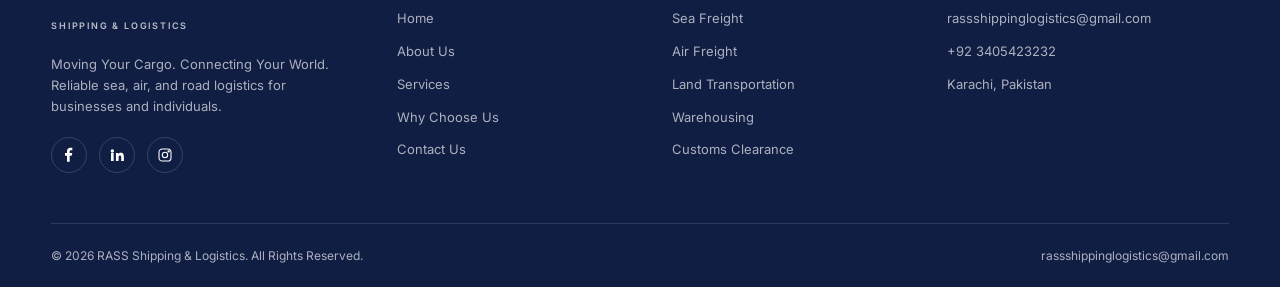
==== commit 0a9cc737: "Sep-08" ====
--- a/about.html
+++ b/about.html
@@ -55,14 +55,122 @@
         </div>
     </section>
 
+    
+      <!-- ================= ABOUT PREVIEW ================= -->
+
+      <section class="about-preview" id="about-preview">
+        <div class="container about-preview-container">
+          <div class="about-copy reveal">
+            <span class="section-tag">ABOUT RASS</span>
+
+            <h2>
+              Your trusted partner in
+              <span>global logistics</span>
+            </h2>
+
+            <p>
+              At RASS Shipping &amp; Logistics, we bridge continents and
+              connect commerce. With decades of shared operational excellence,
+              our teams ensure your freight journeys smoothly via land, air,
+              and ocean.
+            </p>
+
+            <p>
+              We take pride in our robust network, strict security protocols,
+              and customs mastery, offering optimized supply chains that
+              empower global trade daily.
+            </p>
+          </div>
+
+          <div class="about-media reveal">
+            <img
+              src="Images/Team.png"
+              alt="Container ship being loaded at port"
+            />
+          </div>
+
+          <div class="about-stats reveal-group">
+            <article class="about-stat-card reveal">
+              <span>GLOBAL REACH</span>
+              <strong>180+</strong>
+              <p>Countries connected dynamically across our comprehensive cargo distribution channels.</p>
+            </article>
+
+            <article class="about-stat-card reveal">
+              <span>END-TO-END SUPPORT</span>
+              <strong>24/7</strong>
+              <p>Operational control rooms monitoring safety, customs clearances, and safe transport routes.</p>
+            </article>
+
+            <article class="about-stat-card reveal">
+              <span>RELIABLE SERVICE</span>
+              <strong>99.8%</strong>
+              <p>On-time delivery performance rate preserved throughout complex maritime schedules.</p>
+            </article>
+          </div>
+        </div>
+      </section>
+
+<!-- ================= OLD ABOUT SECTION ================= -->
+
+      <section class="about-preview old-about-preview" id="old-about-preview">
+        <div class="container">
+          <div class="about-media reveal">
+            <img
+              src="Images/about_img_02.png"
+              alt="Container ship being loaded at port"
+            />
+            <div class="about-stat-card">
+              <strong>Multi-Modal Network</strong>
+              <span>SEA &middot; AIR &middot; ROAD</span>
+            </div>
+          </div>
+
+          <div class="about-copy reveal">
+            <span class="section-tag">WHO WE ARE</span>
+
+            <h2>A logistics partner built around your cargo</h2>
+
+            <p>
+              RASS Shipping &amp; Logistics helps businesses and individuals
+              move goods across sea, air, and road, coordinating every leg of
+              the journey from a single point of contact.
+            </p>
+
+            <p>
+              From freight forwarding to warehousing and customs support, we
+              handle the logistics so you can focus on your business.
+            </p>
+
+            <ul class="about-points">
+              <li>One team coordinating every shipment, start to finish</li>
+              <li>Documentation and customs handled correctly, on time</li>
+              <li>Clear communication at every stage of transit</li>
+            </ul>
+
+            <div class="hero-buttons" style="margin-top: 30px">
+              <a
+                href="about.html"
+                class="btn btn-primary"
+                style="background: #111e44"
+              >
+                More About Us
+                <span class="btn-arrow">→</span>
+              </a>
+            </div>
+          </div>
+        </div>
+      </section>
+<!--  -->
+<!--  -->
     <section class="page-content">
         <div class="container">
-            <div class="content-card reveal">
+            <!-- <div class="content-card reveal">
                 <h2>Who We Are</h2>
                 <p>RASS Shipping &amp; Logistics is a shipping, freight, and transportation company built to move cargo reliably across sea, air, and road. We work with businesses, importers, exporters, and individuals who need a logistics partner they can depend on.</p>
                 <p>Our team coordinates every stage of a shipment &mdash; from freight booking and documentation to pickup, transit, and final delivery &mdash; so our clients deal with a single, accountable point of contact instead of juggling multiple vendors.</p>
                 <p>Whether it's a single pallet moving cross-country or a full container crossing borders, we apply the same standard of care, clear communication, and attention to documentation on every job.</p>
-            </div>
+            </div> -->
 
             <div class="mv-grid reveal-group">
                 <div class="mv-card reveal">
@@ -74,7 +182,7 @@
                     <p>To be a trusted logistics partner for businesses moving goods locally and across international routes, known for reliability and clear communication.</p>
                 </div>
             </div>
-
+<!--  -->
             <div class="section-heading" style="margin-top: 70px;">
                 <span class="section-tag">WHAT DRIVES US</span>
                 <h2>Our Values</h2>
--- a/style.css
+++ b/style.css
@@ -23,6 +23,186 @@
 background: #ffffff;
 line-height: 1.6;
 overflow-x: hidden;
+}
+
+/* ================= GLOBAL WHATSAPP BUTTON ================= */
+
+.floating-whatsapp {
+  position: fixed;
+  right: 28px;
+  bottom: 28px;
+  z-index: 1200;
+  display: inline-flex;
+  align-items: center;
+  justify-content: center;
+  width: 62px;
+  height: 62px;
+  border: 3px solid #ffffff;
+  border-radius: 50%;
+  background: #111E44;
+  color: #ffffff;
+  box-shadow: 0 10px 28px rgba(17, 30, 68, 0.3), 0 0 0 0 rgba(17, 30, 68, 0.36);
+  isolation: isolate;
+  transition: transform 0.35s ease, background 0.35s ease, box-shadow 0.35s ease;
+  animation: whatsappFloat 3.8s ease-in-out infinite;
+}
+
+.floating-whatsapp::before {
+  position: absolute;
+  inset: -7px;
+  z-index: -1;
+  border: 1px solid rgba(17, 30, 68, 0.45);
+  border-radius: 50%;
+  content: "";
+  opacity: 0;
+  transform: scale(0.8);
+}
+
+.floating-whatsapp:hover,
+.floating-whatsapp:focus-visible {
+  outline: none;
+  background: #EF5A24;
+  transform: translateY(-5px) scale(1.08);
+  box-shadow: 0 16px 34px rgba(17, 30, 68, 0.3), 0 0 22px rgba(239, 90, 36, 0.34);
+  animation-play-state: paused;
+}
+
+.floating-whatsapp:hover::before,
+.floating-whatsapp:focus-visible::before {
+  border-color: rgba(239, 90, 36, 0.45);
+  animation: whatsappRing 1.25s ease-out infinite;
+}
+
+.whatsapp-icon {
+  display: inline-flex;
+  width: 31px;
+  height: 31px;
+  transition: transform 0.35s ease;
+}
+
+.whatsapp-icon svg {
+  width: 100%;
+  height: 100%;
+  fill: currentColor;
+}
+
+.floating-whatsapp:hover .whatsapp-icon,
+.floating-whatsapp:focus-visible .whatsapp-icon {
+  transform: rotate(-8deg) scale(1.08);
+}
+
+.whatsapp-tooltip {
+  position: absolute;
+  right: calc(100% + 17px);
+  bottom: 50%;
+  width: 265px;
+  padding: 16px 18px;
+  border: 1px solid rgba(17, 30, 68, 0.08);
+  border-radius: 12px;
+  background: #ffffff;
+  color: #111E44;
+  box-shadow: 0 14px 35px rgba(17, 30, 68, 0.16);
+  opacity: 0;
+  pointer-events: none;
+  transform: translateY(50%) translateX(8px);
+  transition: opacity 0.3s ease, transform 0.3s ease;
+}
+
+.whatsapp-tooltip::after {
+  position: absolute;
+  top: 50%;
+  right: -7px;
+  width: 13px;
+  height: 13px;
+  border-top: 1px solid rgba(17, 30, 68, 0.08);
+  border-right: 1px solid rgba(17, 30, 68, 0.08);
+  background: #ffffff;
+  content: "";
+  transform: translateY(-50%) rotate(45deg);
+}
+
+.whatsapp-tooltip strong,
+.whatsapp-tooltip span,
+.whatsapp-tooltip small {
+  position: relative;
+  z-index: 1;
+  display: block;
+}
+
+.whatsapp-tooltip strong {
+  margin-bottom: 2px;
+  font-size: 14px;
+  line-height: 1.35;
+}
+
+.whatsapp-tooltip span {
+  color: #EF5A24;
+  font-size: 13px;
+  font-weight: 700;
+  line-height: 1.4;
+}
+
+.whatsapp-tooltip small {
+  margin-top: 7px;
+  color: #667085;
+  font-size: 11px;
+  line-height: 1.45;
+}
+
+.floating-whatsapp:hover .whatsapp-tooltip,
+.floating-whatsapp:focus-visible .whatsapp-tooltip {
+  opacity: 1;
+  transform: translateY(50%) translateX(0);
+}
+
+@keyframes whatsappFloat {
+  0%, 100% { transform: translateY(0); }
+  50% { transform: translateY(-4px); }
+}
+
+@keyframes whatsappRing {
+  0% { opacity: 0.65; transform: scale(0.8); }
+  100% { opacity: 0; transform: scale(1.35); }
+}
+
+@media (max-width: 600px) {
+  .floating-whatsapp {
+    right: 16px;
+    bottom: 18px;
+    width: 56px;
+    height: 56px;
+  }
+
+  .whatsapp-icon {
+    width: 28px;
+    height: 28px;
+  }
+
+  .whatsapp-tooltip {
+    right: -4px;
+    bottom: calc(100% + 15px);
+    width: min(260px, calc(100vw - 32px));
+    transform: translateY(8px);
+  }
+
+  .whatsapp-tooltip::after {
+    top: auto;
+    right: 18px;
+    bottom: -7px;
+    transform: rotate(135deg);
+  }
+
+  .floating-whatsapp:hover .whatsapp-tooltip,
+  .floating-whatsapp:focus-visible .whatsapp-tooltip {
+    transform: translateY(0);
+  }
+}
+
+@media (prefers-reduced-motion: reduce) {
+  .floating-whatsapp,
+  .floating-whatsapp::before {
+    animation: none;
+  }
 }
 
 a {
@@ -63,20 +243,21 @@
 
 .navbar.is-scrolled {
   padding: 13px 0;
-  background: rgba(17, 30, 68, 0.84);
+  /* background: rgba(17, 30, 68, 0.84); */
+  background: rgba(166, 184, 238, 0.84);
   backdrop-filter: blur(16px);
   -webkit-backdrop-filter: blur(16px);
   box-shadow: 0 12px 35px rgba(8, 14, 34, 0.22);
   border-bottom: 1px solid rgba(255, 255, 255, 0.09);
 }
-
+/* 
 body.subpage .navbar {
   background: #111E44;
 }
 
 body.subpage .navbar.is-scrolled {
   background: rgba(17, 30, 68, 0.9);
-}
+} */
 
 .nav-container {
   display: flex;
@@ -254,7 +435,7 @@
   inset: -6%;
   z-index: -3;
   background:
-    url("Images/axel-hjEesK4KSDs-unsplash.jpg")
+    url("Images/HeroBannerShawaizShadow.png")
     center / cover no-repeat;
   transform: translate3d(0, var(--hero-shift), 0) scale(1.06);
   will-change: transform;
@@ -754,30 +935,168 @@
 /* ================= ABOUT PREVIEW (home) ================= */
 
 .about-preview {
+padding: 110px 0 115px;
+background: #ffffff;
+}
+
+.about-preview-container {
+display: grid;
+grid-template-columns: 1fr 0.95fr;
+column-gap: 72px;
+row-gap: 36px;
+align-items: center;
+}
+
+.about-media {
+position: relative;
+}
+
+.about-media img {
+border-radius: 10px;
+width: 100%;
+height: 338px;
+object-fit: cover;
+transition: transform 0.6s ease, filter 0.6s ease;
+}
+
+.about-media {
+overflow: hidden;
+border-radius: 14px;
+box-shadow: 0 18px 42px rgba(17, 30, 68, 0.12);
+}
+
+.about-media:hover img {
+transform: scale(1.04);
+filter: saturate(1.12) contrast(1.04);
+}
+
+.about-copy h2 {
+max-width: 520px;
+color: #111E44;
+font-size: clamp(36px, 4.2vw, 58px);
+line-height: 1.08;
+text-transform: uppercase;
+margin-bottom: 24px;
+}
+
+.about-copy h2 span {
+display: block;
+color: #EF5A24;
+}
+
+.about-copy p {
+max-width: 520px;
+color: #667085;
+font-size: 15px;
+line-height: 1.75;
+margin-bottom: 18px;
+}
+
+.about-stat-card {
+padding: 25px 24px 24px;
+background: #ffffff;
+border: 1px solid #e3e7ed;
+border-radius: 14px;
+box-shadow: 0 12px 30px rgba(17, 30, 68, 0.06);
+transition: transform 0.35s ease, color 0.35s ease, background 0.35s ease,
+border-color 0.35s ease, box-shadow 0.35s ease;
+}
+
+.about-stat-card strong {
+display: block;
+color: #0b4165;
+font-size: 34px;
+line-height: 1;
+margin: 14px 0 16px;
+}
+
+.about-stat-card span {
+display: block;
+color: #EF5A24;
+font-size: 12px;
+font-weight: 700;
+}
+
+.about-stat-card p {
+color: #667085;
+font-size: 12px;
+line-height: 1.5;
+margin: 0;
+}
+
+.about-stat-card:hover {
+transform: translateY(-8px);
+background: #0b4165;
+border-color: #0b4165;
+box-shadow: 0 18px 35px rgba(11, 65, 101, 0.2);
+}
+
+.about-stat-card:hover strong,
+.about-stat-card:hover p {
+color: #ffffff;
+}
+
+.about-stat-card:hover span {
+color: #ff916b;
+}
+
+.about-stats {
+grid-column: 1 / -1;
+display: grid;
+grid-template-columns: repeat(3, 1fr);
+gap: 18px;
+}
+
+.about-points {
+list-style: none;
+margin-top: 24px;
+display: grid;
+gap: 12px;
+}
+
+.about-points li {
+display: flex;
+align-items: flex-start;
+gap: 12px;
+color: #344054;
+font-size: 15px;
+}
+
+.about-points li::before {
+content: "";
+flex-shrink: 0;
+width: 8px;
+height: 8px;
+margin-top: 7px;
+border-radius: 50%;
+background: #EF5A24;
+}
+
+/* ================= OLD ABOUT SECTION ================= */
+
+.old-about-preview {
 padding: 110px 0;
 background: #ffffff;
 }
 
-.about-preview .container {
+.old-about-preview .container {
 display: grid;
 grid-template-columns: 0.9fr 1.1fr;
 gap: 60px;
 align-items: center;
 }
 
-.about-media {
-position: relative;
-}
-
-.about-media img {
-border-radius: 10px;
-width: 100%;
+.old-about-preview .about-media {
+overflow: visible;
+border-radius: 0;
+box-shadow: none;
+}
+
+.old-about-preview .about-media img {
 height: 480px;
-object-fit: cover;
-}
-
-/* The one deliberate glassmorphism accent: a floating stat card over the photo */
-.about-stat-card {
+}
+
+.old-about-preview .about-stat-card {
 position: absolute;
 left: -30px;
 bottom: -30px;
@@ -791,55 +1110,141 @@
 box-shadow: 0 20px 45px rgba(8, 14, 34, 0.25);
 }
 
-.about-stat-card strong {
+.old-about-preview .about-stat-card strong {
 display: block;
 color: #ffffff;
 font-size: 18px;
-margin-bottom: 4px;
-}
-
-.about-stat-card span {
+line-height: normal;
+margin: 0 0 4px;
+}
+
+.old-about-preview .about-stat-card span {
 color: rgba(255, 255, 255, 0.7);
 font-size: 12px;
-letter-spacing: 0.4px;
-}
-
-.about-copy h2 {
+font-weight: 400;
+}
+
+.old-about-preview .about-copy h2 {
+max-width: none;
 color: #111E44;
 font-size: clamp(30px, 3.6vw, 44px);
 line-height: 1.15;
+text-transform: none;
 margin-bottom: 20px;
 }
 
-.about-copy p {
+.old-about-preview .about-copy h2 span {
+display: inline;
+color: inherit;
+}
+
+.old-about-preview .about-copy p {
+max-width: none;
+font-size: 16px;
+line-height: normal;
+margin-bottom: 16px;
+}
+
+.old-about-preview .about-stat-card:hover {
+transform: none;
+background: rgba(17, 30, 68, 0.62);
+border-color: rgba(255, 255, 255, 0.18);
+box-shadow: 0 20px 45px rgba(8, 14, 34, 0.25);
+}
+
+.old-about-preview .about-stat-card:hover strong {
+color: #ffffff;
+}
+
+.old-about-preview .about-stat-card:hover span {
+color: rgba(255, 255, 255, 0.7);
+}
+
+/* ================= GLOBAL NETWORK ================= */
+
+.global-network {
+padding: 112px 0 116px;
+background: #ffffff;
+}
+
+.global-network-heading {
+max-width: 850px;
+margin: 0 auto 36px;
+text-align: center;
+}
+
+.global-network-heading h2 {
+color: #111E44;
+font-size: clamp(34px, 4vw, 52px);
+line-height: 1.1;
+margin-bottom: 10px;
+}
+
+.global-network-heading p {
 color: #667085;
-font-size: 16px;
-margin-bottom: 16px;
-}
-
-.about-points {
-list-style: none;
-margin-top: 24px;
-display: grid;
+font-size: 15px;
+}
+
+.global-network-map {
+position: relative;
+overflow: hidden;
+border-radius: 18px;
+background: #111E44;
+box-shadow: 0 22px 50px rgba(17, 30, 68, 0.16);
+transition: transform 0.45s ease, box-shadow 0.45s ease;
+}
+
+.global-network-map:hover {
+transform: translateY(-4px);
+box-shadow: 0 28px 58px rgba(17, 30, 68, 0.22);
+}
+
+.global-network-map img {
+width: 100%;
+height: auto;
+aspect-ratio: 1274 / 461;
+object-fit: cover;
+transition: transform 0.8s ease, filter 0.8s ease;
+}
+
+.global-network-map:hover img {
+transform: scale(1.025);
+filter: brightness(1.06) saturate(1.05);
+}
+
+.global-network-services {
+position: absolute;
+right: 0;
+bottom: 26px;
+left: 0;
+display: flex;
+justify-content: center;
 gap: 12px;
-}
-
-.about-points li {
-display: flex;
-align-items: flex-start;
-gap: 12px;
-color: #344054;
-font-size: 15px;
-}
-
-.about-points li::before {
-content: "";
-flex-shrink: 0;
-width: 8px;
-height: 8px;
-margin-top: 7px;
-border-radius: 50%;
+padding: 0 18px;
+flex-wrap: wrap;
+}
+
+.global-network-services span {
+display: inline-flex;
+align-items: center;
+justify-content: center;
+min-height: 27px;
+padding: 0 14px;
+border: 1px solid #EF5A24;
+border-radius: 999px;
+background: rgba(17, 30, 68, 0.9);
+color: #ffffff;
+font-size: 10px;
+font-weight: 700;
+letter-spacing: 0.2px;
+text-transform: uppercase;
+transition: background 0.3s ease, color 0.3s ease, transform 0.3s ease;
+}
+
+.global-network-services span:hover {
 background: #EF5A24;
+color: #ffffff;
+transform: translateY(-3px);
 }
 
 /* ================= SERVICES ================= */
@@ -1528,6 +1933,10 @@
     grid-template-columns: 1fr;
 }
 
+.about-stats {
+  grid-template-columns: repeat(3, 1fr);
+}
+
 .about-media img { height: 360px; }
 
 .footer-grid {
@@ -1600,6 +2009,7 @@
 }
 
 .services-preview,
+.global-network,
 .about-preview,
 .why-choose,
 .how-it-works,
@@ -1628,15 +2038,34 @@
     padding: 30px;
 }
 
+.global-network {
+  padding: 78px 0;
+}
+
+.global-network-heading {
+  margin-bottom: 30px;
+}
+
+.global-network-map {
+  border-radius: 14px;
+}
+
+.global-network-services {
+  bottom: 18px;
+  gap: 8px;
+}
+
 .about-stat-card {
     position: static;
-    width: 100%;
-    margin-top: -40px;
-    margin-left: 20px;
-    margin-right: 20px;
+  width: auto;
+  margin: 0;
 }
 
 .about-media img { height: 280px; }
+
+.about-stats {
+  grid-template-columns: 1fr;
+}
 
 .cta-inner {
     flex-direction: column;
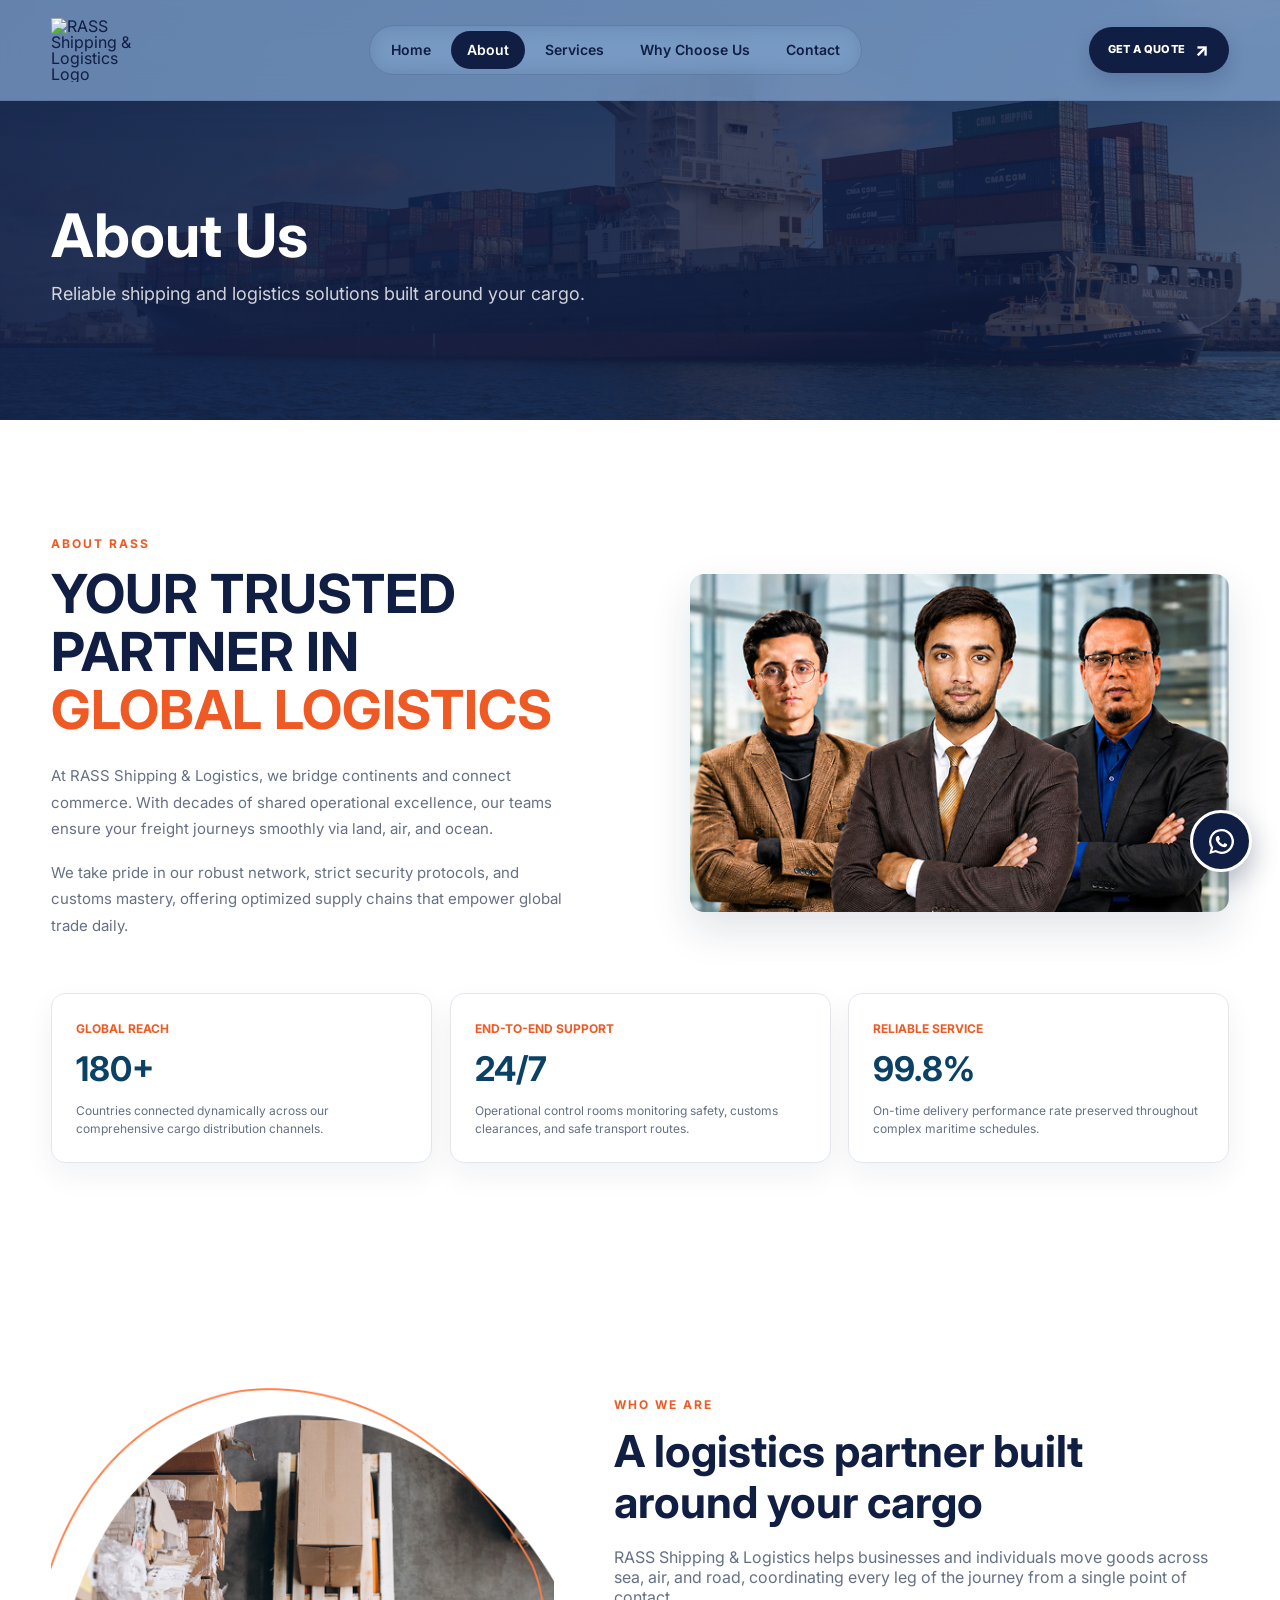
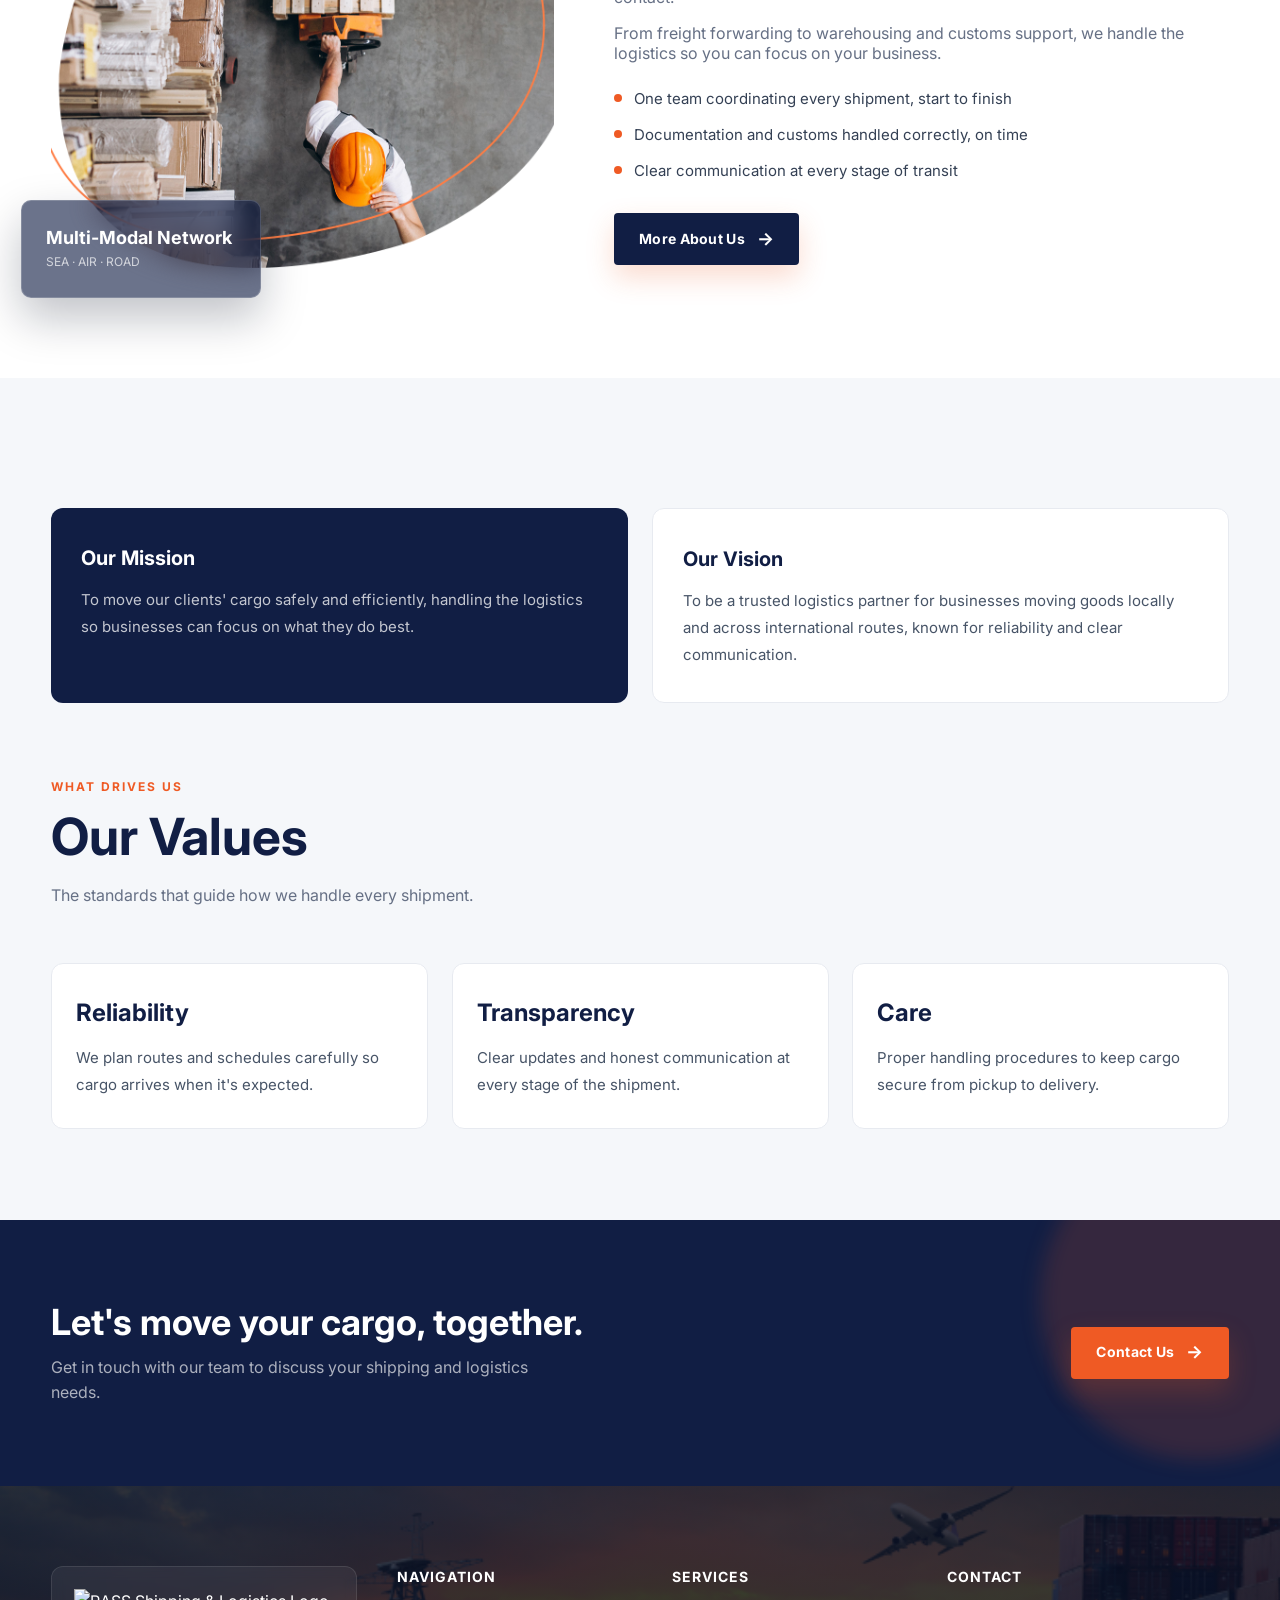
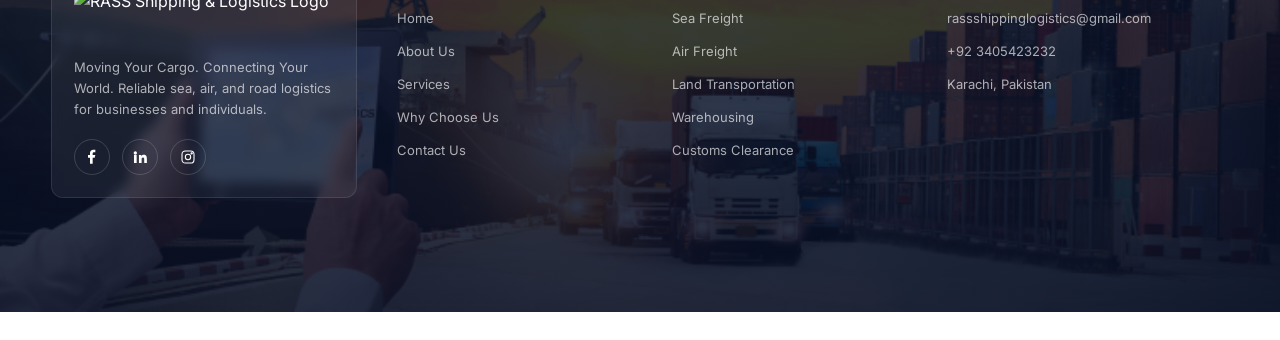
==== commit cede69a6: "Update project" ====
--- a/about.html
+++ b/about.html
@@ -221,8 +221,9 @@
     <div class="container">
         <div class="footer-grid">
             <div class="footer-brand">
-                <h3>RASS</h3>
-                <span class="logo-text">Shipping &amp; Logistics</span>
+                <!-- <h3>RASS</h3>
+                <span class="logo-text">Shipping &amp; Logistics</span> -->
+                <img src="Images/logo.png" alt="RASS Shipping & Logistics Logo" style="height: 50px;">
                 <p>Moving Your Cargo. Connecting Your World. Reliable sea, air, and road logistics for businesses and individuals.</p>
                 <div class="footer-social" aria-label="Social links">
                     <a href="#" aria-label="Facebook"><svg viewBox="0 0 24 24" fill="#fff"><path d="M13 22v-9h3l1-4h-4V7c0-1 .5-2 2-2h2V1h-3c-3 0-5 2-5 5v3H6v4h3v9h4Z"/></svg></a>
--- a/style.css
+++ b/style.css
@@ -13,7 +13,15 @@
   box-sizing: border-box;
   }
 
+html,
+body {
+margin: 0;
+padding: 0;
+min-height: 100%;
+}
+
 html {
+overflow-y: auto;
 scroll-behavior: smooth;
 }
 
@@ -23,6 +31,12 @@
 background: #ffffff;
 line-height: 1.6;
 overflow-x: hidden;
+display: flex;
+flex-direction: column;
+}
+
+main {
+  flex: 1 0 auto;
 }
 
 /* ================= GLOBAL WHATSAPP BUTTON ================= */
@@ -232,23 +246,28 @@
   left: 0;
   width: 100%;
   z-index: 1000;
-  padding: 22px 0;
-  background: transparent;
+  padding: 18px 0;
+  /* background: rgba(255, 255, 255, 0.96); */
+  background: rgba(135, 170, 214, 0.695);
+  border-bottom: 1px solid rgba(17, 30, 68, 0.10);
+  box-shadow: 0 10px 30px rgba(17, 30, 68, 0.10);
   transition:
     padding 0.45s ease,
     background 0.45s ease,
+    border-color 0.45s ease,
     box-shadow 0.45s ease,
     backdrop-filter 0.45s ease;
+  backdrop-filter: blur(18px);
+  -webkit-backdrop-filter: blur(18px);
 }
 
 .navbar.is-scrolled {
   padding: 13px 0;
-  /* background: rgba(17, 30, 68, 0.84); */
-  background: rgba(166, 184, 238, 0.84);
-  backdrop-filter: blur(16px);
-  -webkit-backdrop-filter: blur(16px);
-  box-shadow: 0 12px 35px rgba(8, 14, 34, 0.22);
-  border-bottom: 1px solid rgba(255, 255, 255, 0.09);
+  background: rgba(255, 255, 255, 0.97);
+  backdrop-filter: blur(20px);
+  -webkit-backdrop-filter: blur(20px);
+  box-shadow: 0 12px 35px rgba(17, 30, 68, 0.14);
+  border-bottom: 1px solid rgba(17, 30, 68, 0.12);
 }
 /* 
 body.subpage .navbar {
@@ -273,6 +292,12 @@
   flex-direction: column;
   flex-shrink: 0;
   line-height: 1;
+}
+
+.logo img {
+  width: 92px;
+  height: auto !important;
+  object-fit: contain;
 }
 
 .logo-rass {
@@ -298,9 +323,9 @@
   align-items: center;
   gap: 4px;
   padding: 5px;
-  border: 1px solid rgba(255, 255, 255, 0.48);
+  border: 1px solid rgba(17, 30, 68, 0.14);
   border-radius: 999px;
-  background: rgba(17, 30, 68, 0.13);
+  background: rgba(17, 30, 68, 0.04);
   backdrop-filter: blur(10px);
   -webkit-backdrop-filter: blur(10px);
 }
@@ -312,8 +337,8 @@
   min-height: 38px;
   padding: 0 16px;
   border-radius: 999px;
-  color: rgba(255, 255, 255, 0.9);
-  font-size: 13px;
+  color: #111E44;
+  font-size: 14px;
   font-weight: 600;
   transition:
     color 0.3s ease,
@@ -328,11 +353,18 @@
 .nav-menu > a:hover,
 .nav-menu > a.active {
   color: #ffffff;
-  background: rgba(255, 255, 255, 0.15);
+  background: #111E44;
 }
 
 .nav-menu > a:hover {
+  color: #EF5A24;
+  background: rgba(239, 90, 36, 0.10);
   transform: translateY(-1px);
+}
+
+.nav-menu > a.active:hover {
+  color: #ffffff;
+  background: #111E44;
 }
 
 /* ================= NAV CTA ================= */
@@ -345,8 +377,8 @@
   min-height: 46px;
   padding: 0 19px;
   border-radius: 999px;
-  background: #ffffff;
-  color: #111E44;
+  background: #111E44;
+  color: #ffffff;
   font-size: 11px;
   font-weight: 800;
   letter-spacing: 0.35px;
@@ -355,13 +387,16 @@
   transition:
     transform 0.3s ease,
     background 0.3s ease,
-    color 0.3s ease;
+    color 0.3s ease,
+    box-shadow 0.3s ease;
+  box-shadow: 0 8px 20px rgba(17, 30, 68, 0.18);
 }
 
 .nav-cta:hover {
   transform: translateY(-2px);
   background: #EF5A24;
   color: #ffffff;
+  box-shadow: 0 10px 24px rgba(239, 90, 36, 0.25);
 }
 
 .nav-cta-arrow {
@@ -384,9 +419,9 @@
   width: 44px;
   height: 44px;
   padding: 9px;
-  border: 1px solid rgba(255, 255, 255, 0.3);
+  border: 1px solid rgba(17, 30, 68, 0.15);
   border-radius: 50%;
-  background: rgba(17, 30, 68, 0.28);
+  background: rgba(17, 30, 68, 0.05);
   cursor: pointer;
   flex-direction: column;
   align-items: center;
@@ -398,7 +433,7 @@
   display: block;
   width: 22px;
   height: 2px;
-  background: #ffffff;
+  background: #111E44;
   border-radius: 5px;
   transition: all 0.3s ease;
 }
@@ -432,10 +467,10 @@
 
 .hero-image {
   position: absolute;
-  inset: -6%;
+  inset: -0%;
   z-index: -3;
   background:
-    url("Images/HeroBannerShawaizShadow.png")
+    url("Images/HeroBannerShawaiz-final.png")
     center / cover no-repeat;
   transform: translate3d(0, var(--hero-shift), 0) scale(1.06);
   will-change: transform;
@@ -486,7 +521,24 @@
 .hero-content {
   max-width: 700px;
   padding-top: 72px;
-  animation: heroContentIn 1s cubic-bezier(0.22, 1, 0.36, 1) both;
+}
+
+.hero-content > * {
+  opacity: 0;
+  transform: translateY(24px);
+  animation: heroItemIn 0.85s cubic-bezier(0.22, 1, 0.36, 1) forwards;
+}
+
+.hero-content > :nth-child(1) { animation-delay: 0.12s; }
+.hero-content > :nth-child(2) { animation-delay: 0.24s; }
+.hero-content > :nth-child(3) { animation-delay: 0.36s; }
+.hero-content > :nth-child(4) { animation-delay: 0.48s; }
+
+@keyframes heroItemIn {
+  to {
+    opacity: 1;
+    transform: translateY(0);
+  }
 }
 
 .hero-tag {
@@ -879,7 +931,8 @@
 .reveal {
 opacity: 0;
 transform: translateY(24px);
-transition: opacity 0.7s ease, transform 0.7s ease;
+transition: opacity 0.8s cubic-bezier(0.22, 1, 0.36, 1), transform 0.8s cubic-bezier(0.22, 1, 0.36, 1);
+will-change: transform, opacity;
 }
 
 .reveal.is-visible {
@@ -893,9 +946,66 @@
 .reveal-group .reveal:nth-child(5) { transition-delay: 0.32s; }
 .reveal-group .reveal:nth-child(6) { transition-delay: 0.4s; }
 
+.about-copy.reveal,
+.contact-layout > .reveal:first-child {
+  transform: translateX(-56px);
+}
+
+.about-media.reveal,
+.contact-layout > .content-card.reveal {
+  transform: translateX(56px);
+}
+
+.old-about-preview .about-media.reveal {
+  transform: translateX(-56px);
+}
+
+.old-about-preview .about-copy.reveal {
+  transform: translateX(56px);
+}
+
+.about-copy.reveal.is-visible,
+.about-media.reveal.is-visible,
+.contact-layout > .reveal:first-child.is-visible,
+.contact-layout > .content-card.reveal.is-visible,
+.old-about-preview .about-media.reveal.is-visible,
+.old-about-preview .about-copy.reveal.is-visible {
+  transform: translateX(0);
+}
+
+.footer .footer-brand,
+.footer .footer-col,
+.footer .footer-bottom {
+  opacity: 0;
+  transform: translateY(28px);
+  transition: opacity 0.8s cubic-bezier(0.22, 1, 0.36, 1), transform 0.8s cubic-bezier(0.22, 1, 0.36, 1);
+  will-change: transform, opacity;
+}
+
+.footer .footer-col:nth-child(2) { transition-delay: 0.08s; }
+.footer .footer-col:nth-child(3) { transition-delay: 0.16s; }
+.footer .footer-col:nth-child(4) { transition-delay: 0.24s; }
+.footer .footer-bottom { transition-delay: 0.32s; }
+
+.footer .footer-brand.is-visible,
+.footer .footer-col.is-visible,
+.footer .footer-bottom.is-visible {
+  opacity: 1;
+  transform: translateY(0);
+}
+
 @media (prefers-reduced-motion: reduce) {
   html { scroll-behavior: auto; }
-  .reveal { opacity: 1; transform: none; transition: none; }
+  .reveal,
+  .hero-content > *,
+  .footer .footer-brand,
+  .footer .footer-col,
+  .footer .footer-bottom {
+    opacity: 1;
+    transform: none;
+    transition: none;
+    animation: none;
+  }
 }
 
 /* ================= SECTION HEADING (shared) ================= */
@@ -1536,7 +1646,16 @@
 
 .footer {
 padding: 80px 0 0;
-background: #111E44;
+margin-bottom: 0;
+background-image:
+  linear-gradient(
+    rgba(8, 16, 38, 0.78),
+    rgba(8, 16, 38, 0.88)
+  ),
+  url("Images/LOGISTICS.png");
+background-size: cover;
+background-position: center;
+background-repeat: no-repeat;
 color: #ffffff;
 }
 
@@ -1551,6 +1670,15 @@
 color: #EF5A24;
 font-size: 28px;
 letter-spacing: 2px;
+}
+
+.footer-brand {
+  padding: 22px;
+  border: 1px solid rgba(255, 255, 255, 0.10);
+  border-radius: 12px;
+  background: rgba(255, 255, 255, 0.06);
+  backdrop-filter: blur(6px);
+  -webkit-backdrop-filter: blur(6px);
 }
 
 .footer-brand .logo-text {
@@ -1595,6 +1723,14 @@
 display: flex;
 gap: 12px;
 margin-top: 20px;
+opacity: 0;
+transform: translateY(12px);
+transition: opacity 0.65s ease 0.14s, transform 0.65s ease 0.14s;
+}
+
+.footer-social.is-visible {
+  opacity: 1;
+  transform: translateY(0);
 }
 
 .footer-social a {
@@ -1617,12 +1753,17 @@
 
 .footer-bottom {
 padding: 22px 0;
+margin-bottom: 0;
 border-top: 1px solid rgba(255, 255, 255, 0.12);
 display: flex;
 align-items: center;
 justify-content: space-between;
 flex-wrap: wrap;
 gap: 10px;
+}
+
+.footer > .container > :last-child {
+margin-bottom: 0;
 }
 
 .footer-bottom p { font-size: 12px; }
@@ -1943,6 +2084,10 @@
     grid-template-columns: 1fr 1fr;
 }
 
+  .footer {
+    background-position: 62% center;
+  }
+
 
 }
 
@@ -2050,9 +2195,17 @@
   border-radius: 14px;
 }
 
+.global-network-map img {
+  height: 220px;
+  aspect-ratio: auto;
+  object-fit: cover;
+  object-position: center;
+}
+
 .global-network-services {
   bottom: 18px;
   gap: 8px;
+  padding: 0 12px;
 }
 
 .about-stat-card {
@@ -2074,6 +2227,7 @@
 
 .footer {
     padding-top: 55px;
+  background-position: 58% center;
 }
 
 .footer-grid {
@@ -2111,6 +2265,11 @@
 @media (max-width: 900px) {
   .navbar {
     padding: 18px 0;
+    background: rgba(255, 255, 255, 0.97);
+  }
+
+  .logo img {
+    width: 74px;
   }
 
   .nav-container {
@@ -2128,9 +2287,9 @@
     gap: 4px;
     padding: 12px;
     border-radius: 18px;
-    background: rgba(17, 30, 68, 0.97);
-    border: 1px solid rgba(255, 255, 255, 0.14);
-    box-shadow: 0 24px 50px rgba(0, 0, 0, 0.28);
+    background: #ffffff;
+    border: 1px solid rgba(17, 30, 68, 0.10);
+    box-shadow: 0 20px 40px rgba(17, 30, 68, 0.14);
     backdrop-filter: blur(16px);
     -webkit-backdrop-filter: blur(16px);
   }
@@ -2149,7 +2308,13 @@
 
   .nav-menu > a:hover,
   .nav-menu > a.active {
-    background: rgba(255, 255, 255, 0.1);
+    color: #EF5A24;
+    background: rgba(239, 90, 36, 0.10);
+  }
+
+  .nav-menu > a.active {
+    color: #ffffff;
+    background: #111E44;
   }
 
   .nav-cta {
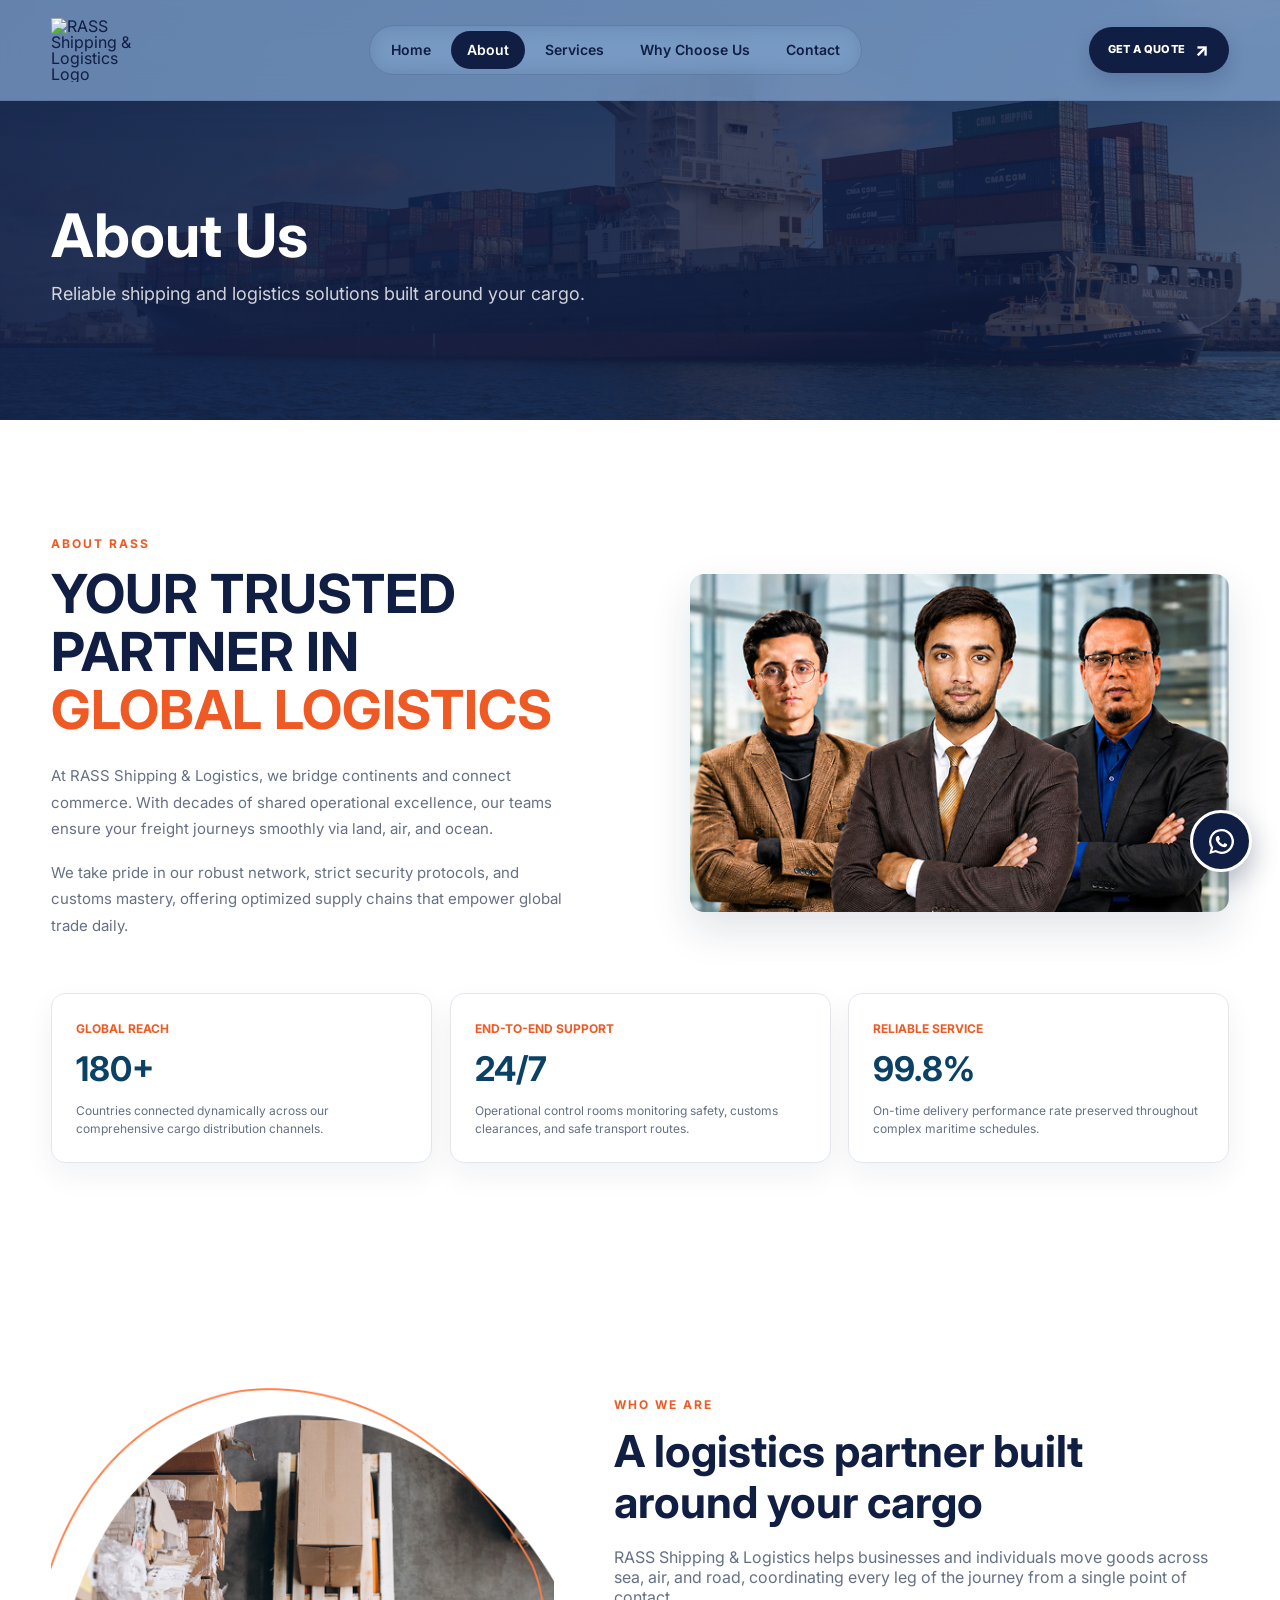
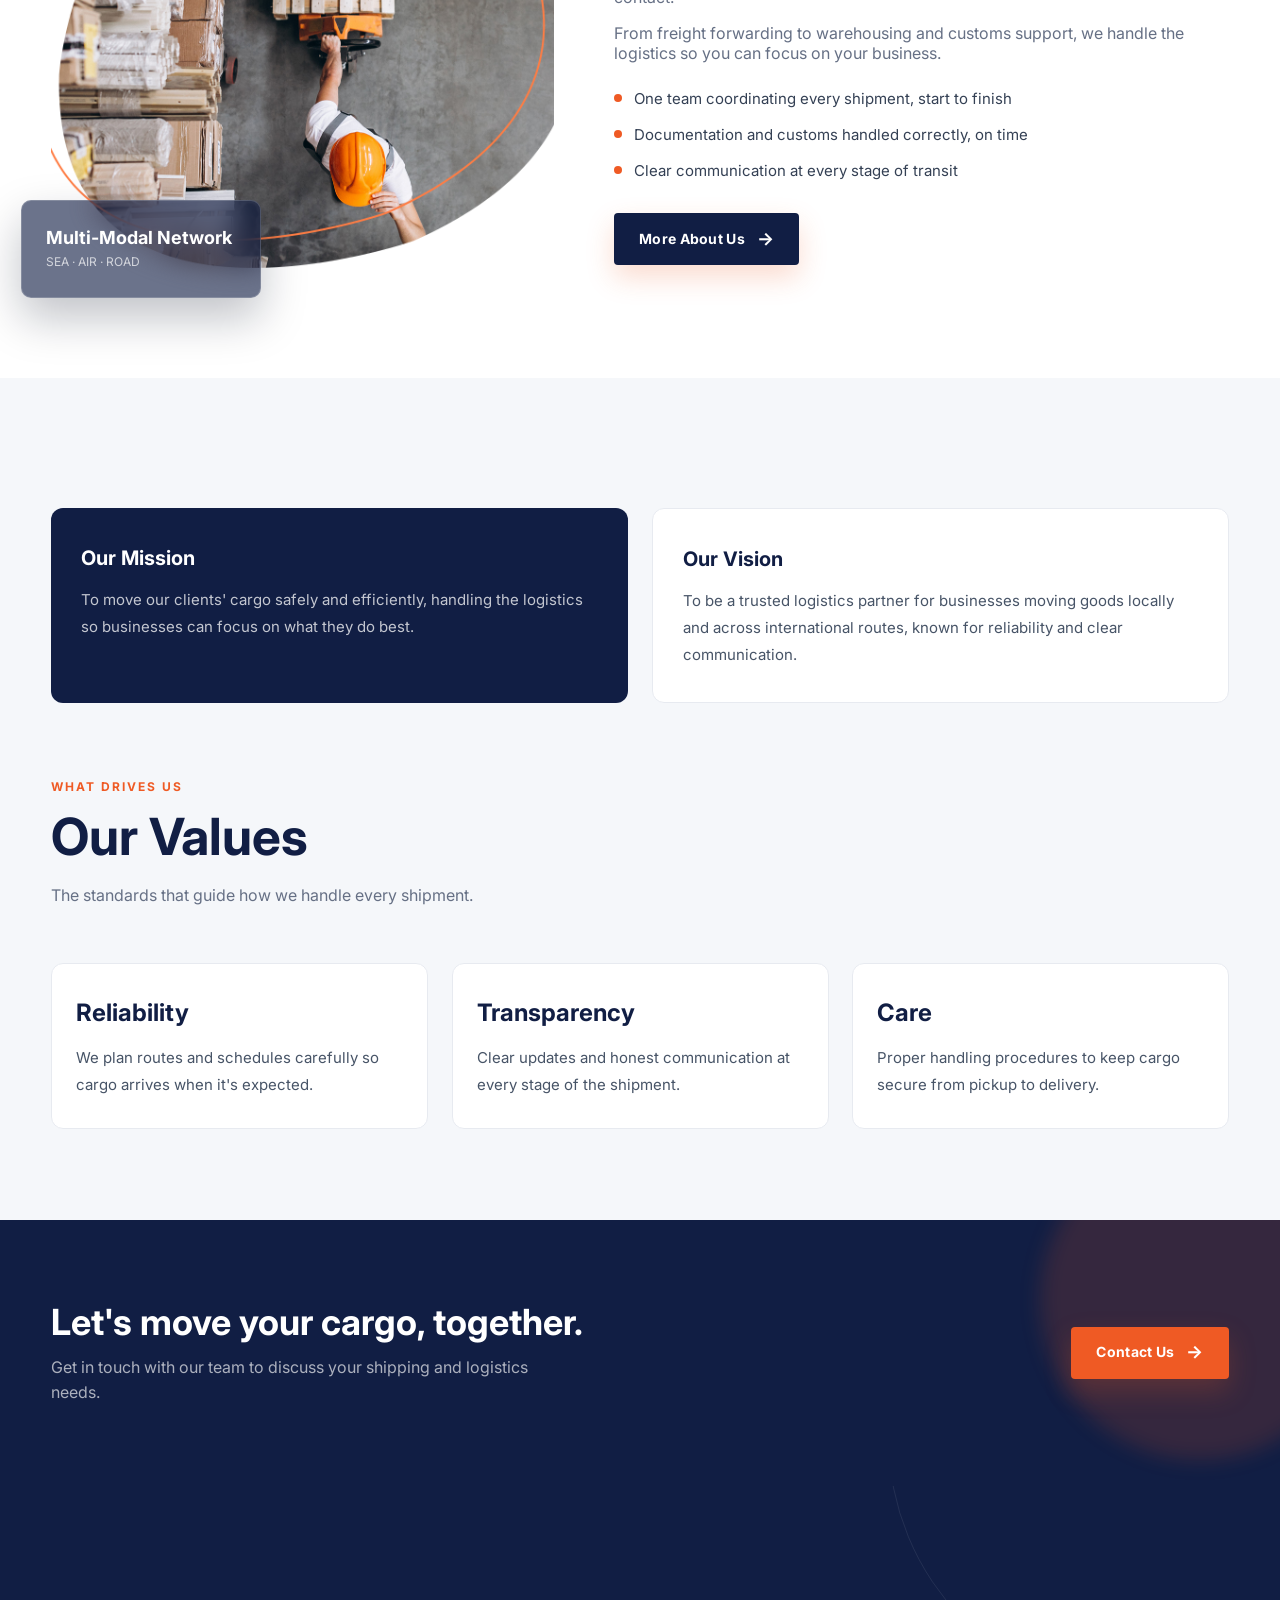
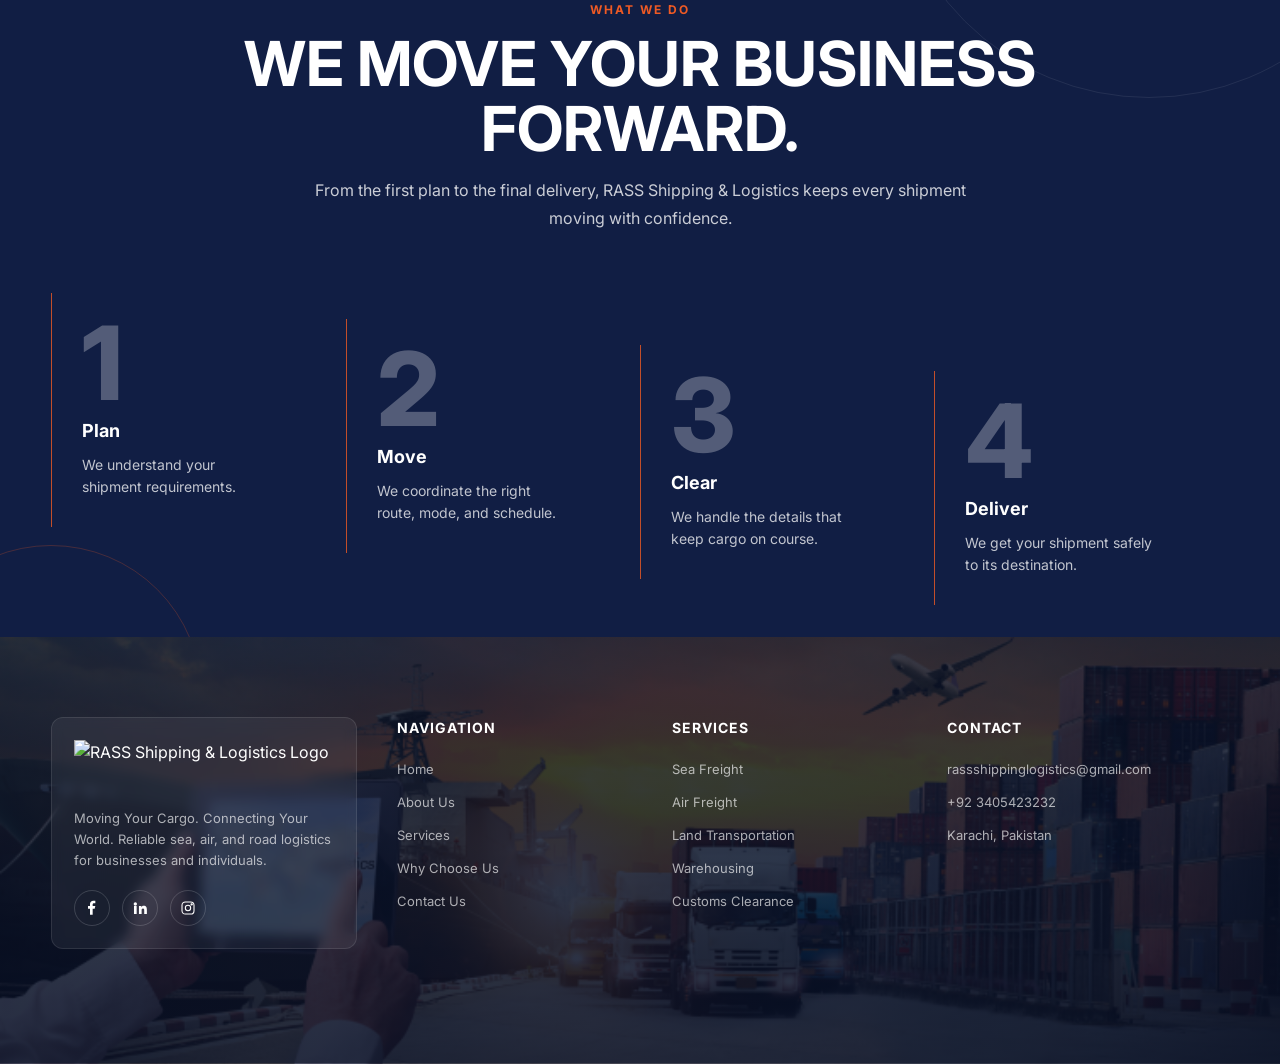
==== commit 69ec08d9: "Update on 9-9-2026" ====
--- a/about.html
+++ b/about.html
@@ -215,6 +215,49 @@
             <a href="contact.html" class="btn btn-primary">Contact Us <span class="btn-arrow">→</span></a>
         </div>
     </section>
+
+      <!-- ================= FORWARD SECTION ================= -->
+
+      <section class="forward-section" aria-labelledby="forward-title">
+        <div class="container">
+          <div class="forward-intro reveal">
+            <span class="section-tag">WHAT WE DO</span>
+            <h2 id="forward-title">We move your business forward.</h2>
+            <p>From the first plan to the final delivery, RASS Shipping &amp; Logistics keeps every shipment moving with confidence.</p>
+          </div>
+
+          <div class="forward-grid reveal-group">
+            <article class="forward-card reveal">
+              <span class="forward-number" aria-hidden="true">1</span>
+              <div>
+                <h3>Plan</h3>
+                <p>We understand your shipment requirements.</p>
+              </div>
+            </article>
+            <article class="forward-card reveal">
+              <span class="forward-number" aria-hidden="true">2</span>
+              <div>
+                <h3>Move</h3>
+                <p>We coordinate the right route, mode, and schedule.</p>
+              </div>
+            </article>
+            <article class="forward-card reveal">
+              <span class="forward-number" aria-hidden="true">3</span>
+              <div>
+                <h3>Clear</h3>
+                <p>We handle the details that keep cargo on course.</p>
+              </div>
+            </article>
+            <article class="forward-card reveal">
+              <span class="forward-number" aria-hidden="true">4</span>
+              <div>
+                <h3>Deliver</h3>
+                <p>We get your shipment safely to its destination.</p>
+              </div>
+            </article>
+          </div>
+        </div>
+      </section>
 </main>
 
 <footer class="footer">
--- a/style.css
+++ b/style.css
@@ -17,7 +17,10 @@
 body {
 margin: 0;
 padding: 0;
+width: 100%;
+max-width: 100%;
 min-height: 100%;
+overflow-x: hidden;
 }
 
 html {
@@ -1557,6 +1560,235 @@
 line-height: 1.6;
 }
 
+/* ================= FORWARD SECTION ================= */
+
+.forward-section {
+  position: relative;
+  padding: 110px 0;
+  overflow: hidden;
+  background: #111e44;
+  color: #ffffff;
+}
+
+.forward-section::before,
+.forward-section::after {
+  position: absolute;
+  content: "";
+  pointer-events: none;
+  border: 1px solid rgba(255, 255, 255, 0.08);
+  border-radius: 50%;
+}
+
+.forward-section::before {
+  width: 520px;
+  height: 520px;
+  top: -310px;
+  right: -130px;
+}
+
+.forward-section::after {
+  width: 300px;
+  height: 300px;
+  bottom: -210px;
+  left: -100px;
+  border-color: rgba(239, 90, 36, 0.24);
+}
+
+.forward-section .container {
+  position: relative;
+  z-index: 1;
+}
+
+.forward-intro {
+  max-width: 820px;
+  margin: 0 auto 62px;
+  text-align: center;
+}
+
+.forward-intro .section-tag {
+  color: #ef5a24;
+}
+
+.forward-intro h2 {
+  margin-bottom: 16px;
+  color: #ffffff;
+  font-size: clamp(36px, 5vw, 62px);
+  line-height: 1.05;
+  text-transform: uppercase;
+}
+
+.forward-intro p {
+  max-width: 700px;
+  margin: 0 auto;
+  color: rgba(255, 255, 255, 0.78);
+  font-size: 16px;
+  line-height: 1.7;
+}
+
+.forward-grid {
+  display: grid;
+  grid-template-columns: repeat(4, 1fr);
+  gap: 0;
+}
+
+.forward-card {
+  position: relative;
+  min-height: 190px;
+  padding: 30px 30px 28px;
+  border-left: 1px solid rgba(239, 90, 36, 0.8);
+  transition: background 0.35s ease, transform 0.35s ease, border-color 0.35s ease;
+}
+
+.forward-card:nth-child(2) { transform: translateY(26px); }
+.forward-card:nth-child(3) { transform: translateY(52px); }
+.forward-card:nth-child(4) { transform: translateY(78px); }
+
+.forward-card:hover {
+  z-index: 2;
+  transform: translateY(-8px) !important;
+  background: rgba(255, 255, 255, 0.08);
+  border-color: #ef5a24;
+}
+
+.forward-number {
+  display: block;
+  margin-bottom: 12px;
+  color: rgba(255, 255, 255, 0.28);
+  font-size: clamp(72px, 8vw, 108px);
+  font-weight: 800;
+  line-height: 0.8;
+  transition: color 0.35s ease, transform 0.35s ease;
+}
+
+.forward-card:hover .forward-number {
+  color: rgba(239, 90, 36, 0.72);
+  transform: translateX(5px);
+}
+
+.forward-card h3 {
+  margin-bottom: 8px;
+  color: #ffffff;
+  font-size: 18px;
+}
+
+.forward-card p {
+  max-width: 190px;
+  color: rgba(255, 255, 255, 0.74);
+  font-size: 14px;
+  line-height: 1.6;
+}
+
+/* ================= FAQS ================= */
+
+.faq-section {
+  padding: 110px 0;
+  background: #ffffff;
+}
+
+.faq-layout {
+  display: grid;
+  grid-template-columns: minmax(280px, 0.8fr) minmax(0, 1.2fr);
+  gap: clamp(45px, 8vw, 120px);
+  align-items: start;
+}
+
+.faq-heading {
+  position: sticky;
+  top: 120px;
+}
+
+.faq-heading h2 {
+  max-width: 390px;
+  color: #111e44;
+  font-size: clamp(38px, 4vw, 58px);
+  line-height: 1.05;
+  text-transform: uppercase;
+}
+
+.faq-list {
+  border-top: 1px solid #b9bdc4;
+}
+
+.faq-item {
+  border-bottom: 1px solid #b9bdc4;
+  transition: background 0.3s ease, padding 0.3s ease;
+}
+
+.faq-item:hover {
+  background: #f7f8fa;
+}
+
+.faq-question {
+  width: 100%;
+  display: flex;
+  align-items: center;
+  justify-content: space-between;
+  gap: 20px;
+  padding: 22px 0;
+  border: 0;
+  background: transparent;
+  color: #111111;
+  cursor: pointer;
+  font: inherit;
+  font-size: 19px;
+  font-weight: 700;
+  line-height: 1.35;
+  text-align: left;
+}
+
+.faq-question:hover {
+  color: #0b4165;
+}
+
+.faq-toggle {
+  position: relative;
+  flex: 0 0 16px;
+  width: 16px;
+  height: 16px;
+}
+
+.faq-toggle::before,
+.faq-toggle::after {
+  position: absolute;
+  content: "";
+  top: 7px;
+  left: 0;
+  width: 16px;
+  height: 2px;
+  background: currentColor;
+  transition: transform 0.3s ease;
+}
+
+.faq-toggle::after {
+  transform: rotate(90deg);
+}
+
+.faq-item.is-open .faq-toggle::after {
+  transform: rotate(0deg);
+}
+
+.faq-answer {
+  display: grid;
+  grid-template-rows: 1fr;
+  opacity: 1;
+  transition: grid-template-rows 0.35s ease, opacity 0.35s ease;
+}
+
+.faq-answer[hidden] {
+  display: grid;
+  grid-template-rows: 0fr;
+  opacity: 0;
+}
+
+.faq-answer p {
+  min-height: 0;
+  overflow: hidden;
+  padding: 0 38px 22px 0;
+  color: #333333;
+  font-size: 14px;
+  line-height: 1.7;
+}
+
 /* ================= CTA BANNER ================= */
 
 .cta-banner {
@@ -1647,6 +1879,7 @@
 .footer {
 padding: 80px 0 0;
 margin-bottom: 0;
+overflow: hidden;
 background-image:
   linear-gradient(
     rgba(8, 16, 38, 0.78),
@@ -2158,6 +2391,8 @@
 .about-preview,
 .why-choose,
 .how-it-works,
+.forward-section,
+.faq-section,
 .contact-preview {
     padding: 70px 0;
 }
@@ -2175,8 +2410,37 @@
 .contact-form,
 .why-grid,
 .steps-row,
+.forward-grid,
+.faq-layout,
 .contact-preview-grid {
     grid-template-columns: 1fr;
+}
+
+.faq-heading {
+  position: static;
+}
+
+.faq-question {
+  font-size: 17px;
+}
+
+.forward-card,
+.forward-card:nth-child(2),
+.forward-card:nth-child(3),
+.forward-card:nth-child(4) {
+  min-height: 0;
+  padding: 26px 0;
+  border-left: 0;
+  border-bottom: 1px solid rgba(239, 90, 36, 0.5);
+  transform: none;
+}
+
+.forward-card:last-child {
+  border-bottom: 0;
+}
+
+.forward-card:hover {
+  padding-left: 12px;
 }
 
 .service-card {
